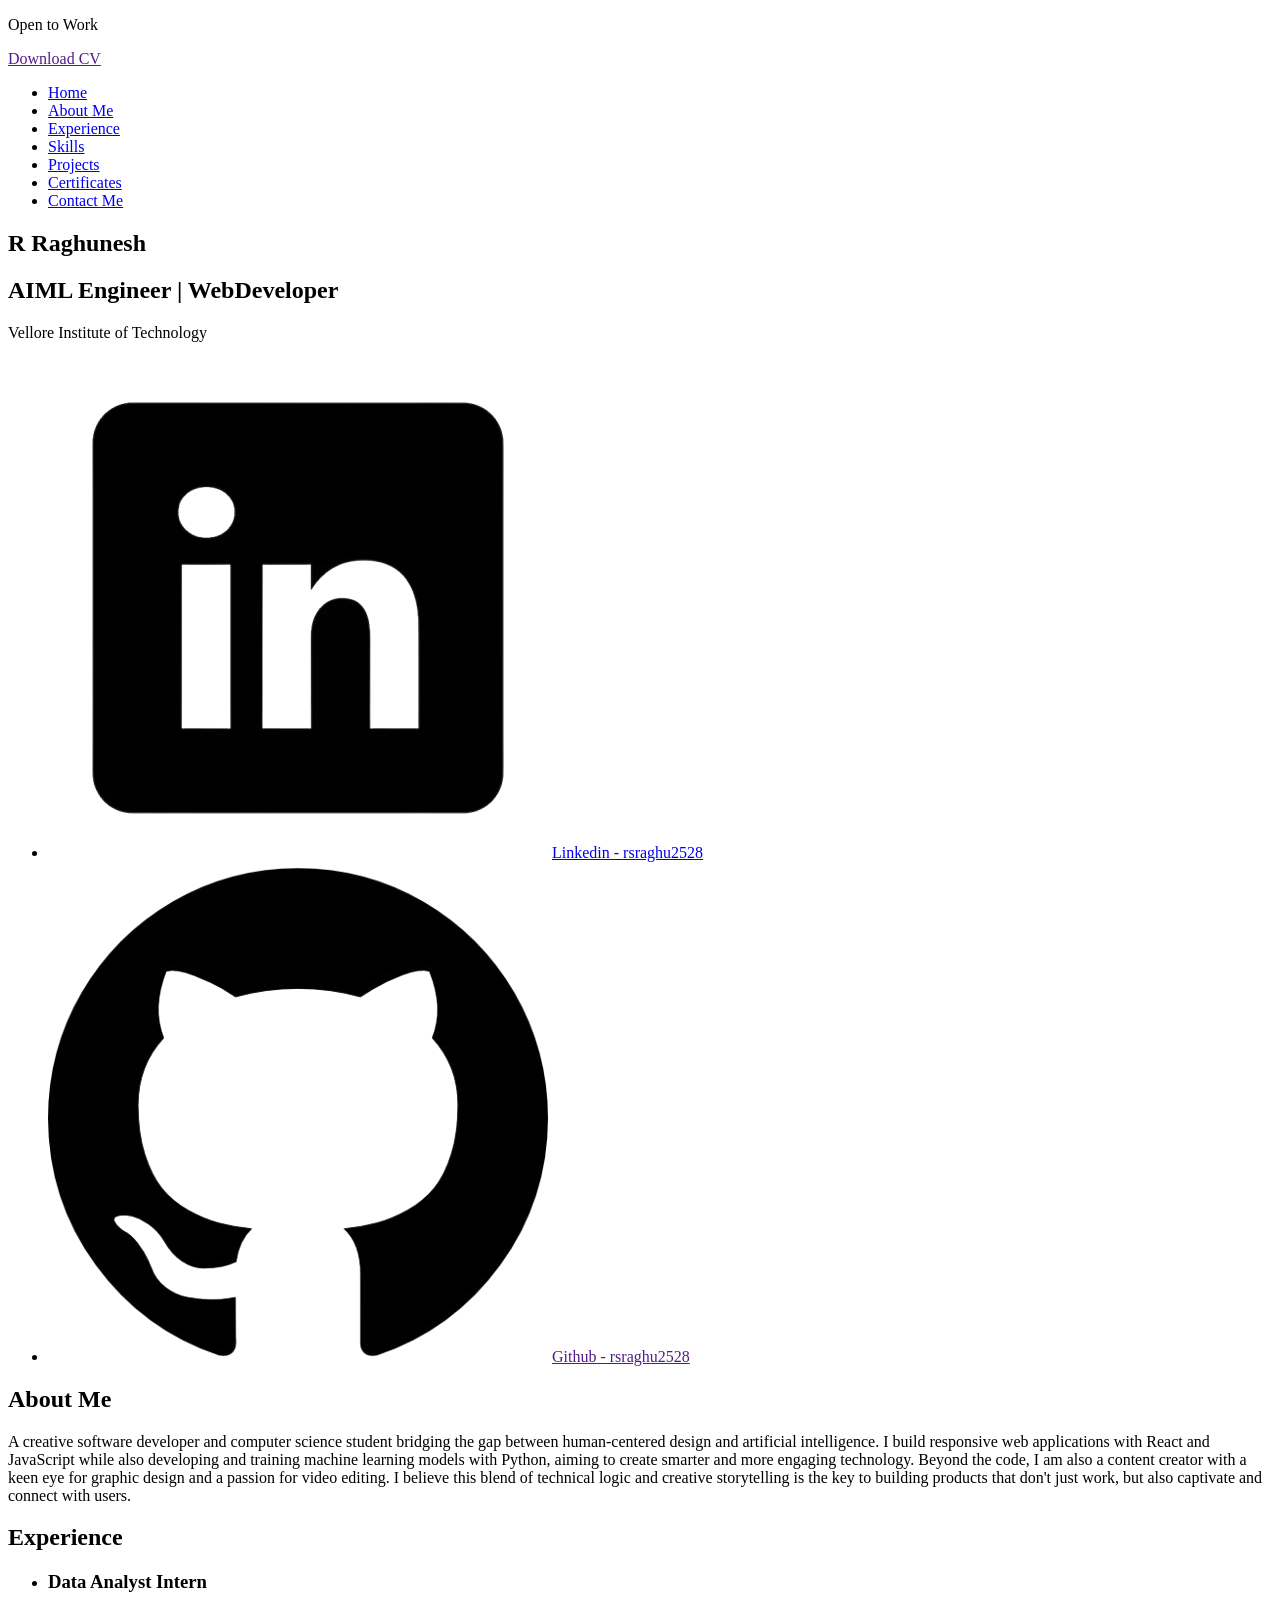
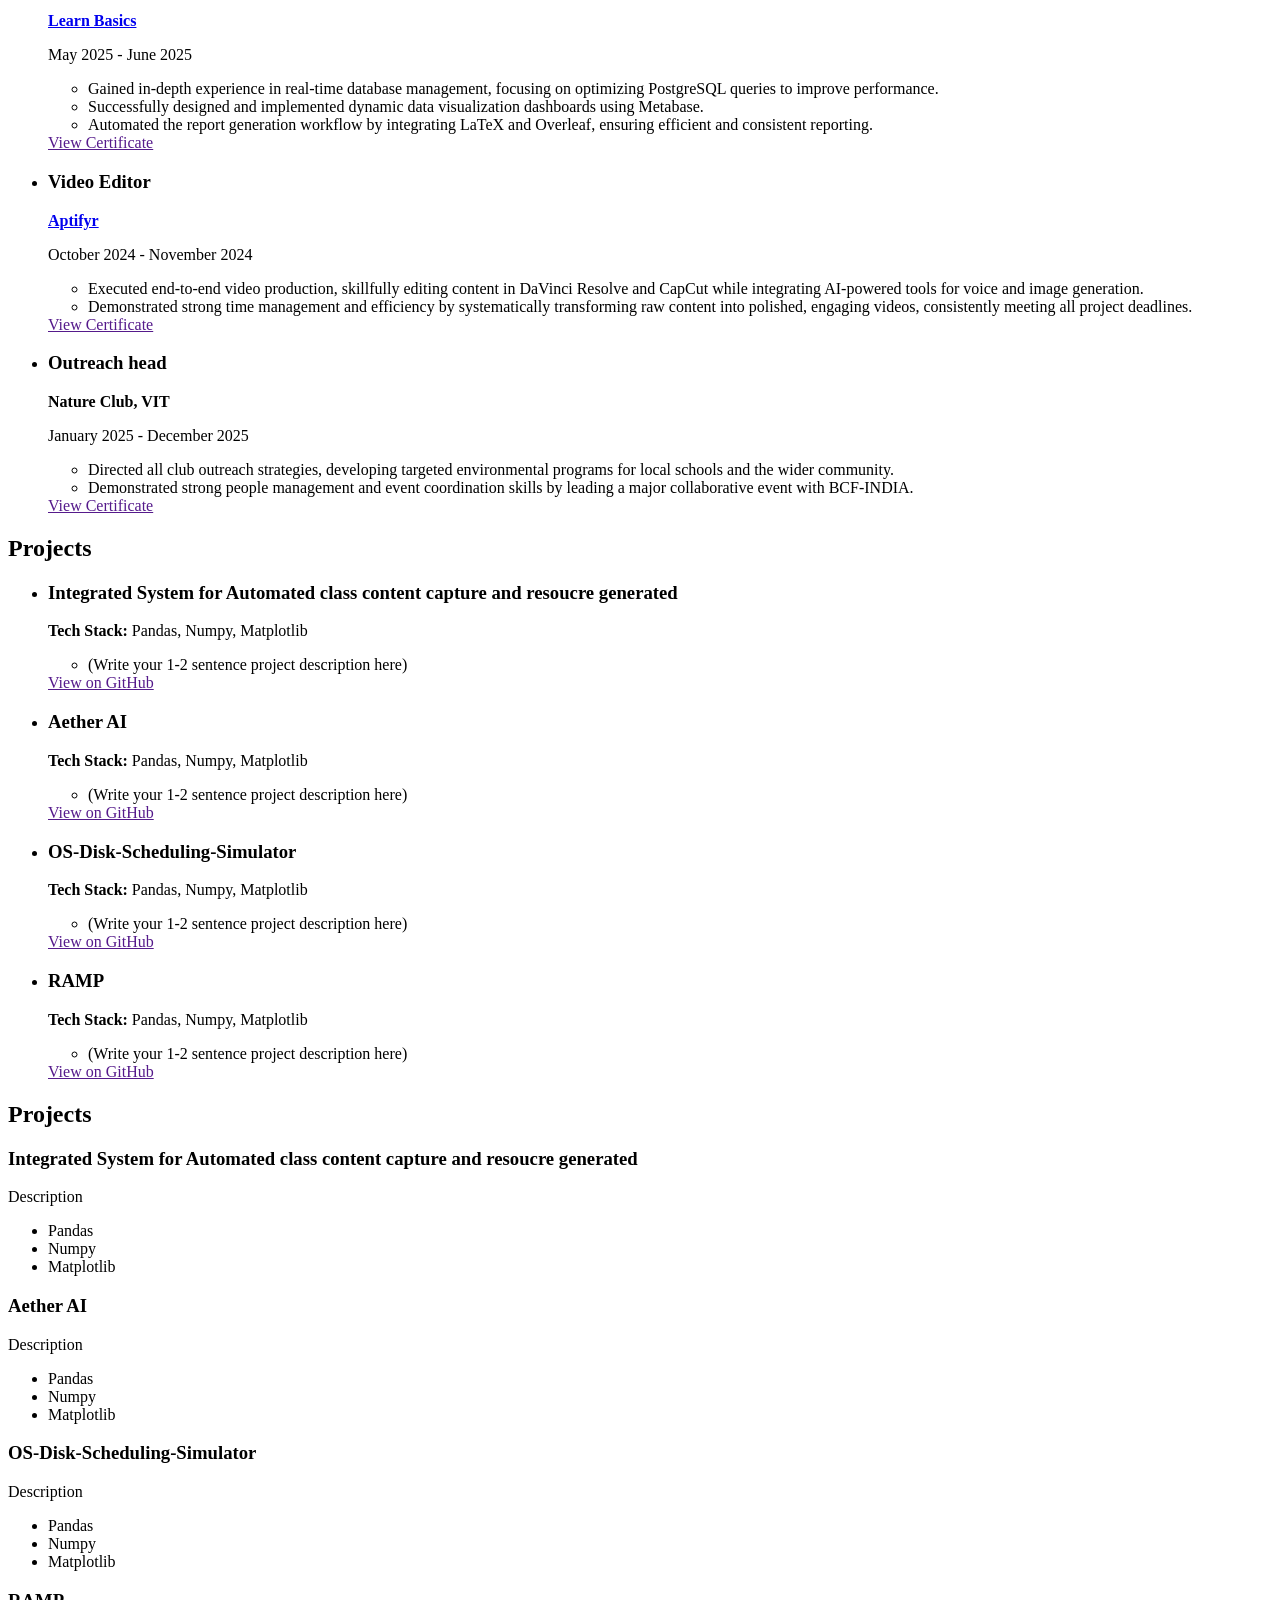
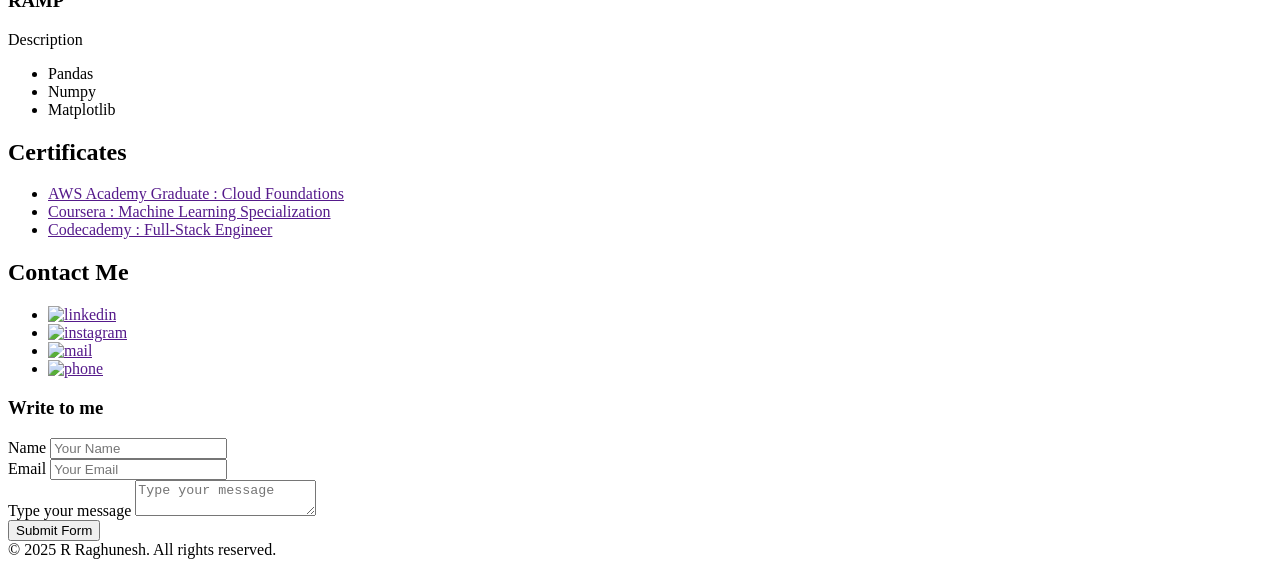
==== HTML/index.html @ 11000acc "html done!" ====
<!DOCTYPE html>
<html>

<head>
    <title>R Raghunesh - Portfolio</title>
</head>

<body>
    <header>
        <div>
            <p>Open to Work</p>
        </div>
        <div>
            <a href="">Download CV</a>
        </div>
    </header>
    <nav>
        <ul>
            <li><a href="#home">Home</a></li>
            <li><a href="#aboutme">About Me</a></li>
            <li><a href="#experience">Experience</a></li>
            <li><a href="#skills">Skills</a></li>
            <li><a href="#projects">Projects</a></li>
            <li><a href="#certificates">Certificates</a></li>
            <li><a href="#contactme">Contact Me</a></li>
        </ul>
    </nav>
    <main>
        <section id="home">
            <h1>R Raghunesh</h1>
            <h2>AIML Engineer | WebDeveloper</h2>
            <p>Vellore Institute of Technology</p>

            <ul class="contact-list">
                <li>
                    <img src="../ASSETS/linkedin.png" alt="linkedin-logo">
                    <a href="https://www.linkedin.com/in/rsraghu2528">Linkedin - rsraghu2528</a>
                </li>
                <li>
                    <img src="../ASSETS/github.png" alt="github-logo">
                    <a href="">Github - rsraghu2528</a>
                </li>
            </ul>
        </section>

        <section id="aboutme">
            <h2>About Me</h2>
            <p>
                A creative software developer and computer science student bridging the gap between human-centered
                design and artificial intelligence. I build responsive web applications with React and JavaScript while
                also developing and training machine learning models with Python, aiming to create smarter and more
                engaging technology. Beyond the code, I am also a content creator with a keen eye for graphic design and
                a passion for video editing. I believe this blend of technical logic and creative storytelling is the
                key to building products that don't just work, but also captivate and connect with users.
            </p>
        </section>

        <section id="experience">
            <h2>Experience</h2>
            <ul>
                <li>
                    <h3>Data Analyst Intern</h3>
                    <p><strong><a href="https://learnbasics.fun">Learn Basics</a></strong></p>
                    <p>May 2025 - June 2025</p>
                    <ul>
                        <li>Gained in-depth experience in real-time database management, focusing on optimizing
                            PostgreSQL queries to improve performance.</li>
                        <li>Successfully designed and implemented dynamic data visualization dashboards using Metabase.
                        </li>
                        <li>Automated the report generation workflow by integrating LaTeX and Overleaf, ensuring
                            efficient and consistent reporting.</li>
                    </ul>
                    <a href="">View Certificate</a>
                </li>

                <li>
                    <h3>Video Editor</h3>
                    <p><strong><a href="https://aptifyr-website.vercel.app">Aptifyr</a></strong></p>
                    <p>October 2024 - November 2024</p>
                    <ul>
                        <li>Executed end-to-end video production, skillfully editing content in DaVinci Resolve and
                            CapCut while integrating AI-powered tools for voice and image generation.</li>
                        <li>Demonstrated strong time management and efficiency by systematically transforming raw
                            content into polished, engaging videos, consistently meeting all project deadlines.</li>
                    </ul>
                    <a href="">View Certificate</a>
                </li>

                <li>
                    <h3>Outreach head</h3>
                    <p><strong>Nature Club, VIT</strong></p>
                    <p>January 2025 - December 2025</p>
                    <ul>
                        <li>Directed all club outreach strategies, developing targeted environmental programs for local
                            schools and the wider community.</li>
                        <li>Demonstrated strong people management and event coordination skills by leading a major
                            collaborative event with BCF-INDIA.</li>
                    </ul>
                    <a href="">View Certificate</a>
                </li>
            </ul>
        </section>

        <section id="projects">
            <h2>Projects</h2>
            <ul>
                <li>
                    <h3>Integrated System for Automated class content capture and resoucre generated</h3>
                    <p><strong>Tech Stack:</strong> Pandas, Numpy, Matplotlib</p>
                    <ul>
                        <li>(Write your 1-2 sentence project description here)</li>
                    </ul>
                    <a href="">View on GitHub</a>
                </li>

                <li>
                    <h3>Aether AI</h3>
                    <p><strong>Tech Stack:</strong> Pandas, Numpy, Matplotlib</p>
                    <ul>
                        <li>(Write your 1-2 sentence project description here)</li>
                    </ul>
                    <a href="">View on GitHub</a>
                </li>

                <li>
                    <h3>OS-Disk-Scheduling-Simulator</h3>
                    <p><strong>Tech Stack:</strong> Pandas, Numpy, Matplotlib</p>
                    <ul>
                        <li>(Write your 1-2 sentence project description here)</li>
                    </ul>
                    <a href="">View on GitHub</a>
                </li>

                <li>
                    <h3>RAMP</h3>
                    <p><strong>Tech Stack:</strong> Pandas, Numpy, Matplotlib</p>
                    <ul>
                        <li>(Write your 1-2 sentence project description here)</li>
                    </ul>
                    <a href="">View on GitHub</a>
                </li>
            </ul>
        </section>

        <section id="projects">
            <h2>Projects</h2>
            <div>
                <h3>Integrated System for Automated class content capture and resoucre generated</h3>
                <p>Description</p>
                <ul>
                    <li>Pandas</li>
                    <li>Numpy</li>
                    <li>Matplotlib</li>
                </ul>
            </div>
            <div>
                <h3>Aether AI</h3>
                <p>Description</p>
                <ul>
                    <li>Pandas</li>
                    <li>Numpy</li>
                    <li>Matplotlib</li>
                </ul>
            </div>
            <div>
                <h3>OS-Disk-Scheduling-Simulator</h3>
                <p>Description</p>
                <ul>
                    <li>Pandas</li>
                    <li>Numpy</li>
                    <li>Matplotlib</li>
                </ul>
            </div>
            <div>
                <h3>RAMP</h3>
                <p>Description</p>
                <ul>
                    <li>Pandas</li>
                    <li>Numpy</li>
                    <li>Matplotlib</li>
                </ul>
            </div>
        </section>

        <section id="certificates">
            <h2>Certificates</h2>
            <ul>
                <li><a href="">AWS Academy Graduate : Cloud Foundations</a></li>
                <li><a href="">Coursera : Machine Learning Specialization</a></li>
                <li><a href="">Codecademy : Full-Stack Engineer</a></li>
            </ul>
        </section>

        <section id="contactme">
            <h2>Contact Me</h2>
            <div>
                <ul>
                    <li><a href=""><img src="" alt="linkedin"></a></li>
                    <li><a href=""><img src="" alt="instagram"></a></li>
                    <li><a href=""><img src="" alt="mail"></a></li>
                    <li><a href=""><img src="" alt="phone"></a></li>
                </ul>
            </div>
            <div>
                <h3>Write to me</h3>
                <form method="post">
                    <div class="form-group">
                        <label for="name">Name</label>
                        <input type="text" id="name" name="name" placeholder="Your Name">
                    </div>
                    <div class="form-group">
                        <label for="email">Email</label>
                        <input type="email" id="email" name="email" placeholder="Your Email">
                    </div>
                    <div class="form-group">
                        <label for="message">Type your message</label>
                        <textarea name="message" id="message" placeholder="Type your message"></textarea>
                    </div>
                    <button>Submit Form</button>
                </form>
            </div>
        </section>
    </main>

    <footer>© 2025 R Raghunesh. All rights reserved.</footer>
</body>

</html>
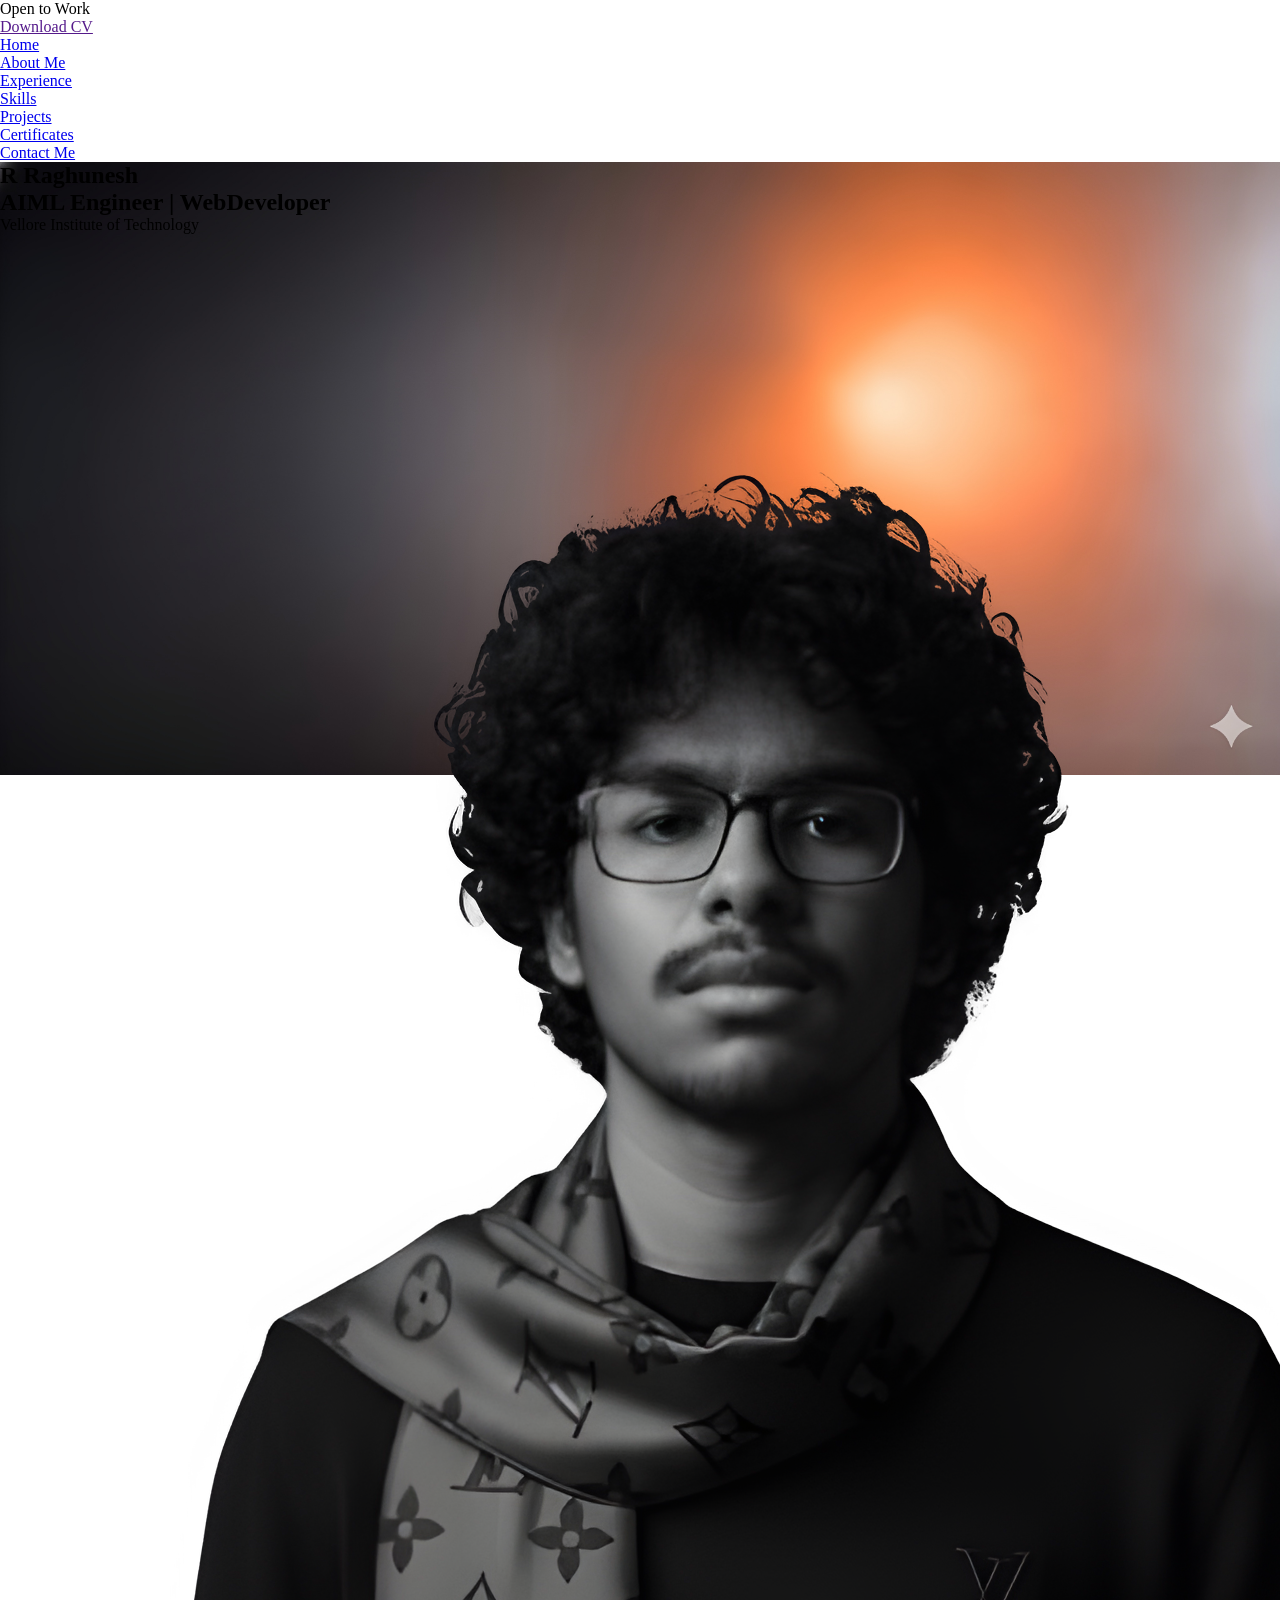
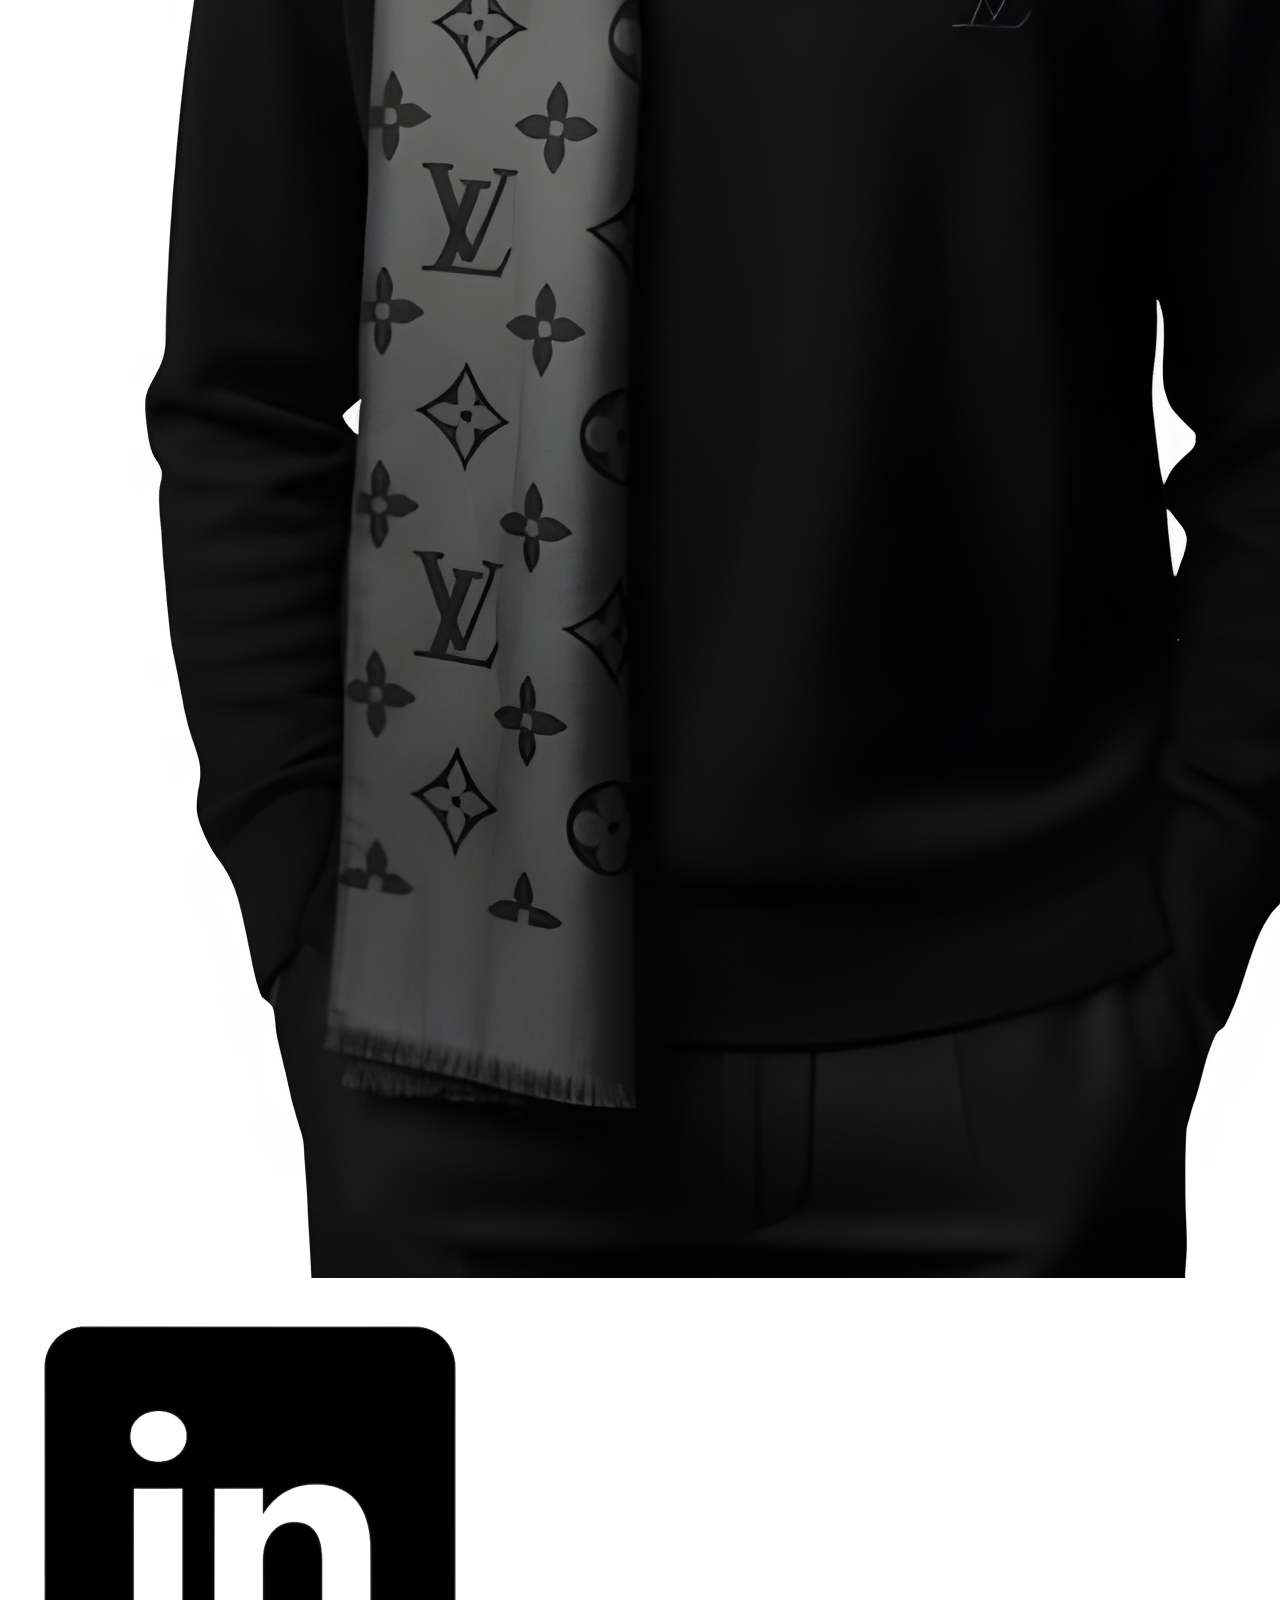
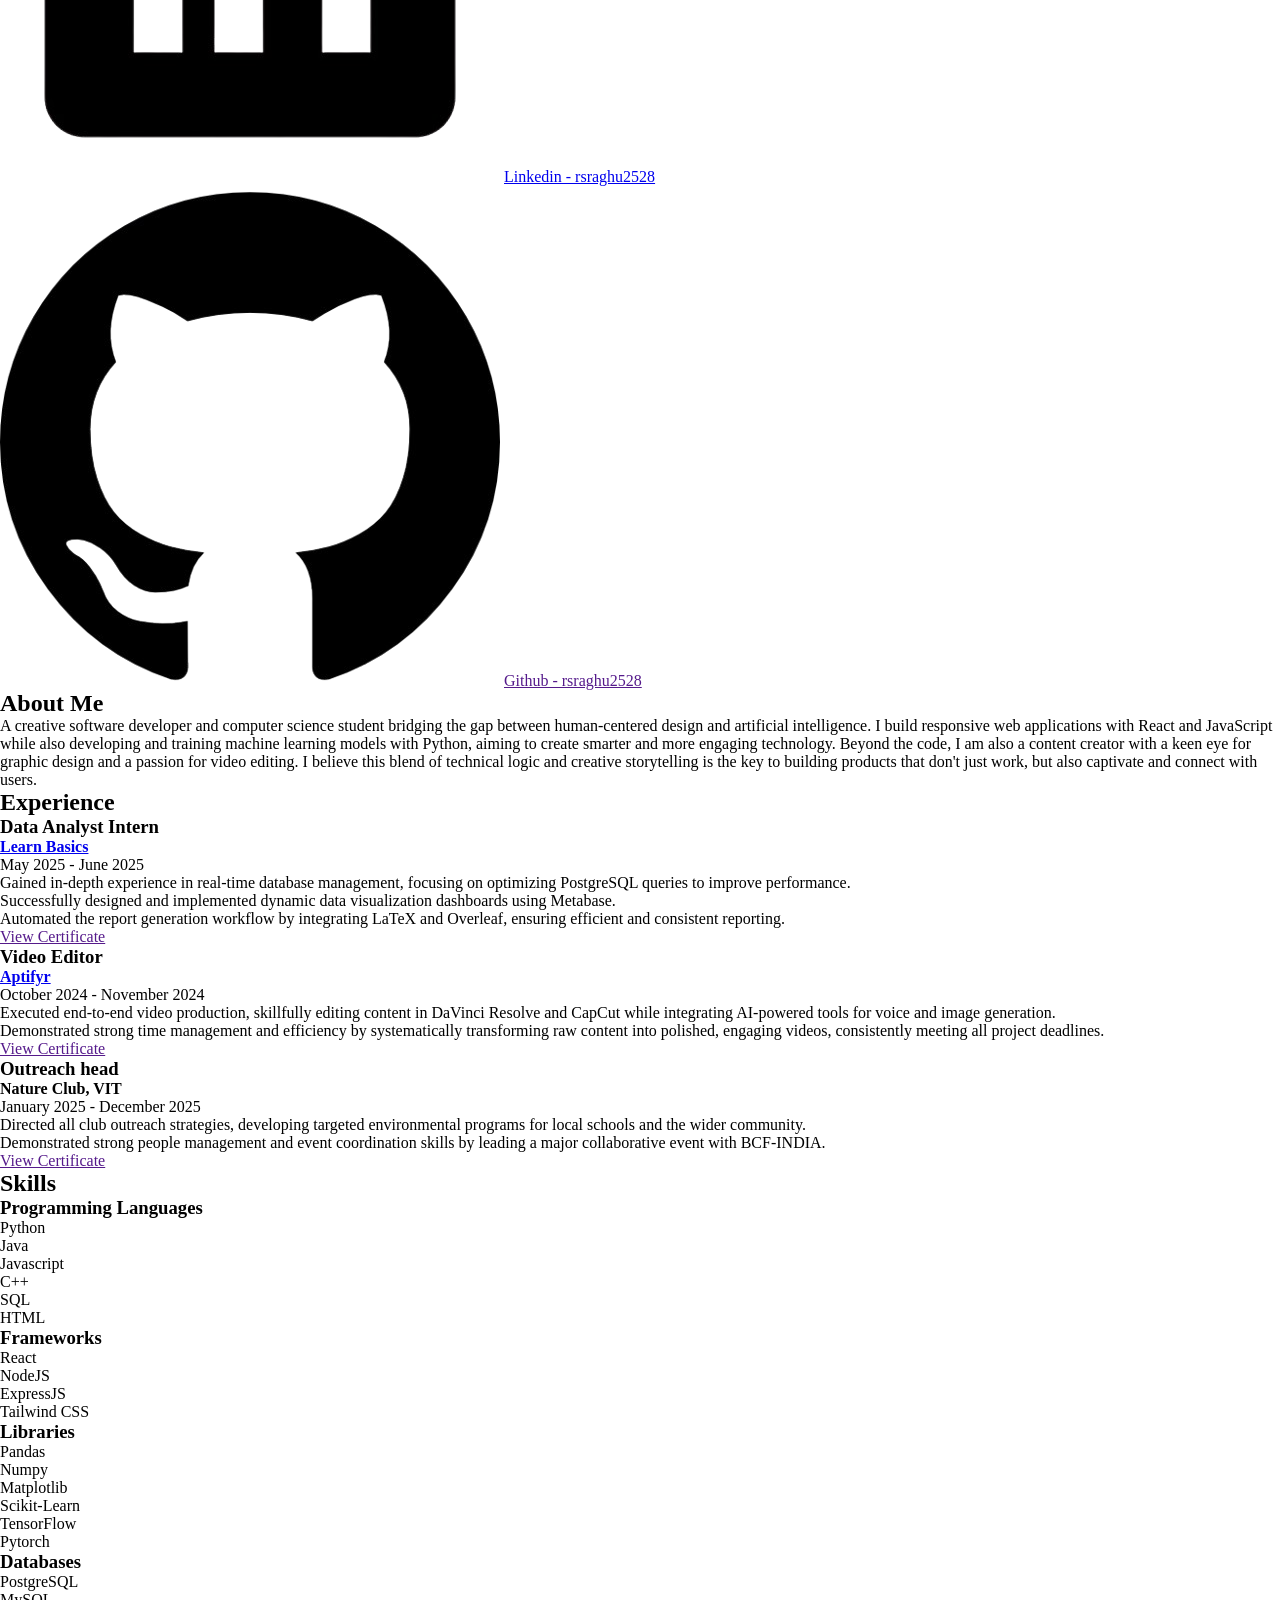
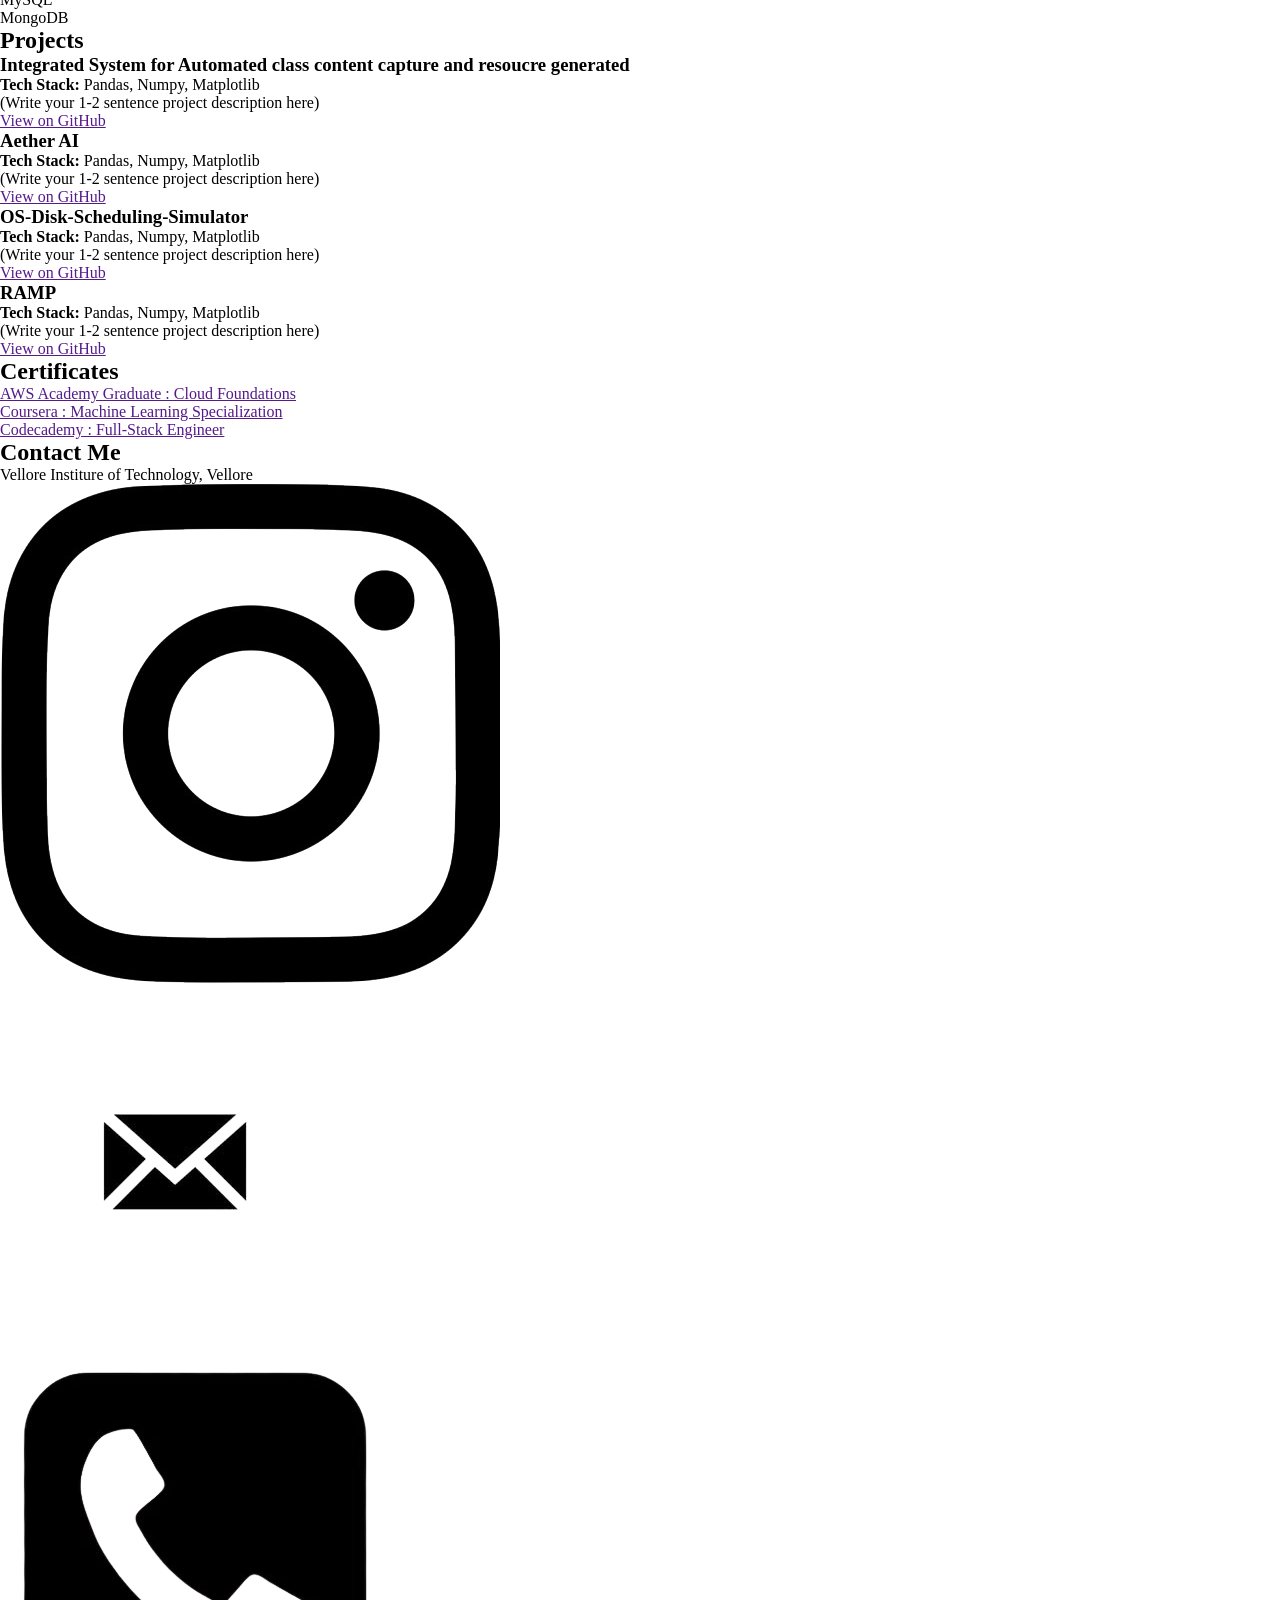
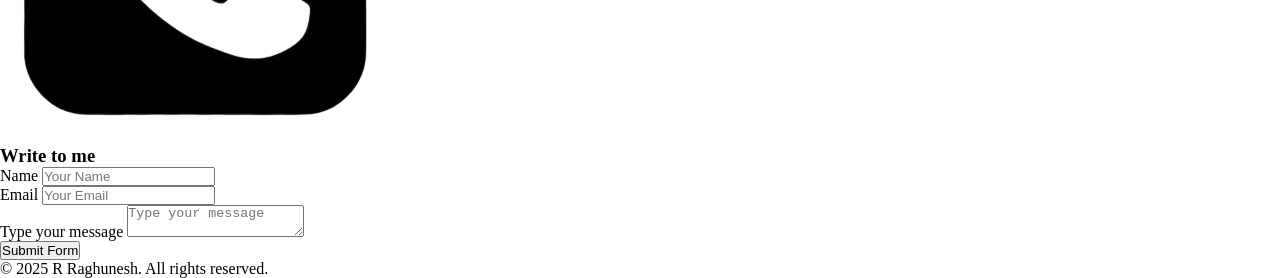
==== commit 33f06c1f: "modified html" ====
--- a/HTML/index.html
+++ b/HTML/index.html
@@ -3,6 +3,7 @@
 
 <head>
     <title>R Raghunesh - Portfolio</title>
+    <link rel="stylesheet" href="../CSS/style.css">
 </head>
 
 <body>
@@ -30,6 +31,7 @@
             <h1>R Raghunesh</h1>
             <h2>AIML Engineer | WebDeveloper</h2>
             <p>Vellore Institute of Technology</p>
+            <img src="../ASSETS/IMG_20250915_182214-removebg-preview.png" alt="myself" id="myself">
 
             <ul class="contact-list">
                 <li>
@@ -100,7 +102,58 @@
                 </li>
             </ul>
         </section>
-
+        <section id="skills">
+            <h2>Skills</h2>
+            <ul>
+                <li>
+                    <div>
+                        <h3>Programming Languages</h3>
+                        <ul>
+                            <li>Python</li>
+                            <li>Java</li>
+                            <li>Javascript</li>
+                            <li>C++</li>
+                            <li>SQL</li>
+                            <li>HTML</li>
+                        </ul>
+                    </div>
+                </li>
+                <li>
+                    <div>
+                        <h3>Frameworks</h3>
+                        <ul>
+                            <li>React</li>
+                            <li>NodeJS</li>
+                            <li>ExpressJS</li>
+                            <li>Tailwind CSS</li>
+                        </ul>
+                    </div>
+                </li>
+                <li>
+                    <div>
+                        <h3>Libraries</h3>
+                        <ul>
+                            <li>Pandas</li>
+                            <li>Numpy</li>
+                            <li>Matplotlib</li>
+                            <li>Scikit-Learn</li>
+                            <li>TensorFlow</li>
+                            <li>Pytorch</li>
+                        </ul>
+                    </div>
+                </li>
+                <li>
+                    <div>
+                        <h3>Databases</h3>
+                        <ul>
+                            <li>PostgreSQL</li>
+                            <li>MySQL</li>
+                            <li>MongoDB</li>
+                        </ul>
+                    </div>
+                </li>
+            </ul>
+        </section>
         <section id="projects">
             <h2>Projects</h2>
             <ul>
@@ -140,46 +193,6 @@
                     <a href="">View on GitHub</a>
                 </li>
             </ul>
-        </section>
-
-        <section id="projects">
-            <h2>Projects</h2>
-            <div>
-                <h3>Integrated System for Automated class content capture and resoucre generated</h3>
-                <p>Description</p>
-                <ul>
-                    <li>Pandas</li>
-                    <li>Numpy</li>
-                    <li>Matplotlib</li>
-                </ul>
-            </div>
-            <div>
-                <h3>Aether AI</h3>
-                <p>Description</p>
-                <ul>
-                    <li>Pandas</li>
-                    <li>Numpy</li>
-                    <li>Matplotlib</li>
-                </ul>
-            </div>
-            <div>
-                <h3>OS-Disk-Scheduling-Simulator</h3>
-                <p>Description</p>
-                <ul>
-                    <li>Pandas</li>
-                    <li>Numpy</li>
-                    <li>Matplotlib</li>
-                </ul>
-            </div>
-            <div>
-                <h3>RAMP</h3>
-                <p>Description</p>
-                <ul>
-                    <li>Pandas</li>
-                    <li>Numpy</li>
-                    <li>Matplotlib</li>
-                </ul>
-            </div>
         </section>
 
         <section id="certificates">
@@ -195,10 +208,10 @@
             <h2>Contact Me</h2>
             <div>
                 <ul>
-                    <li><a href=""><img src="" alt="linkedin"></a></li>
-                    <li><a href=""><img src="" alt="instagram"></a></li>
-                    <li><a href=""><img src="" alt="mail"></a></li>
-                    <li><a href=""><img src="" alt="phone"></a></li>
+                    <li>Vellore Institure of Technology, Vellore</li>
+                    <li><a href=""><img src="../ASSETS/instagram.png" alt="instagram"></a></li>
+                    <li><a href=""><img src="../ASSETS/gmail.png" alt="mail"></a></li>
+                    <li><a href=""><img src="../ASSETS/phone.png" alt="phone"></a></li>
                 </ul>
             </div>
             <div>
--- a/CSS/style.css
+++ b/CSS/style.css
@@ -0,0 +1,19 @@
+* {
+  margin: 0;
+  padding: 0;
+  box-sizing: border-box;
+  list-style: none;
+}
+
+#home{
+    background-image: url(../ASSETS/background.png);
+    
+    background-size: 100%;
+    background-repeat: no-repeat;
+}
+
+header{
+    display: flexbox;
+    justify-content: space-between;
+}
+
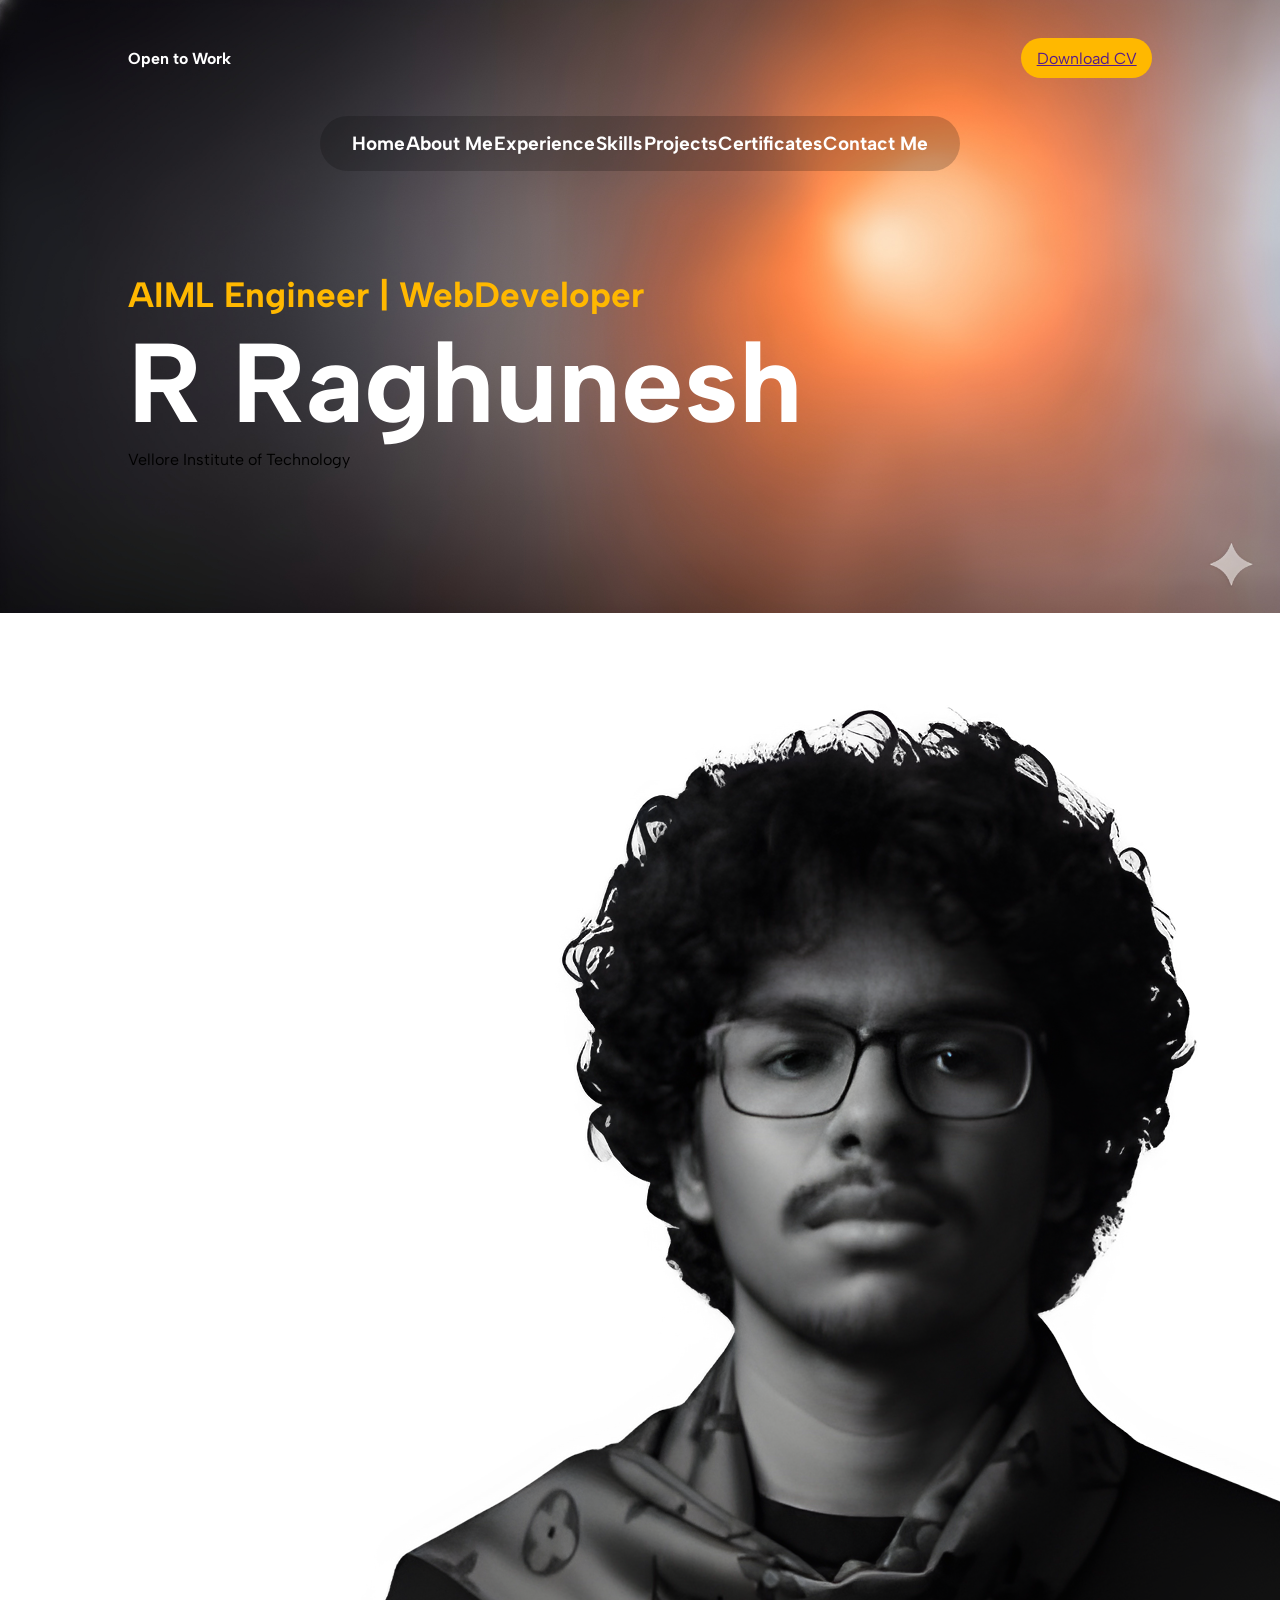
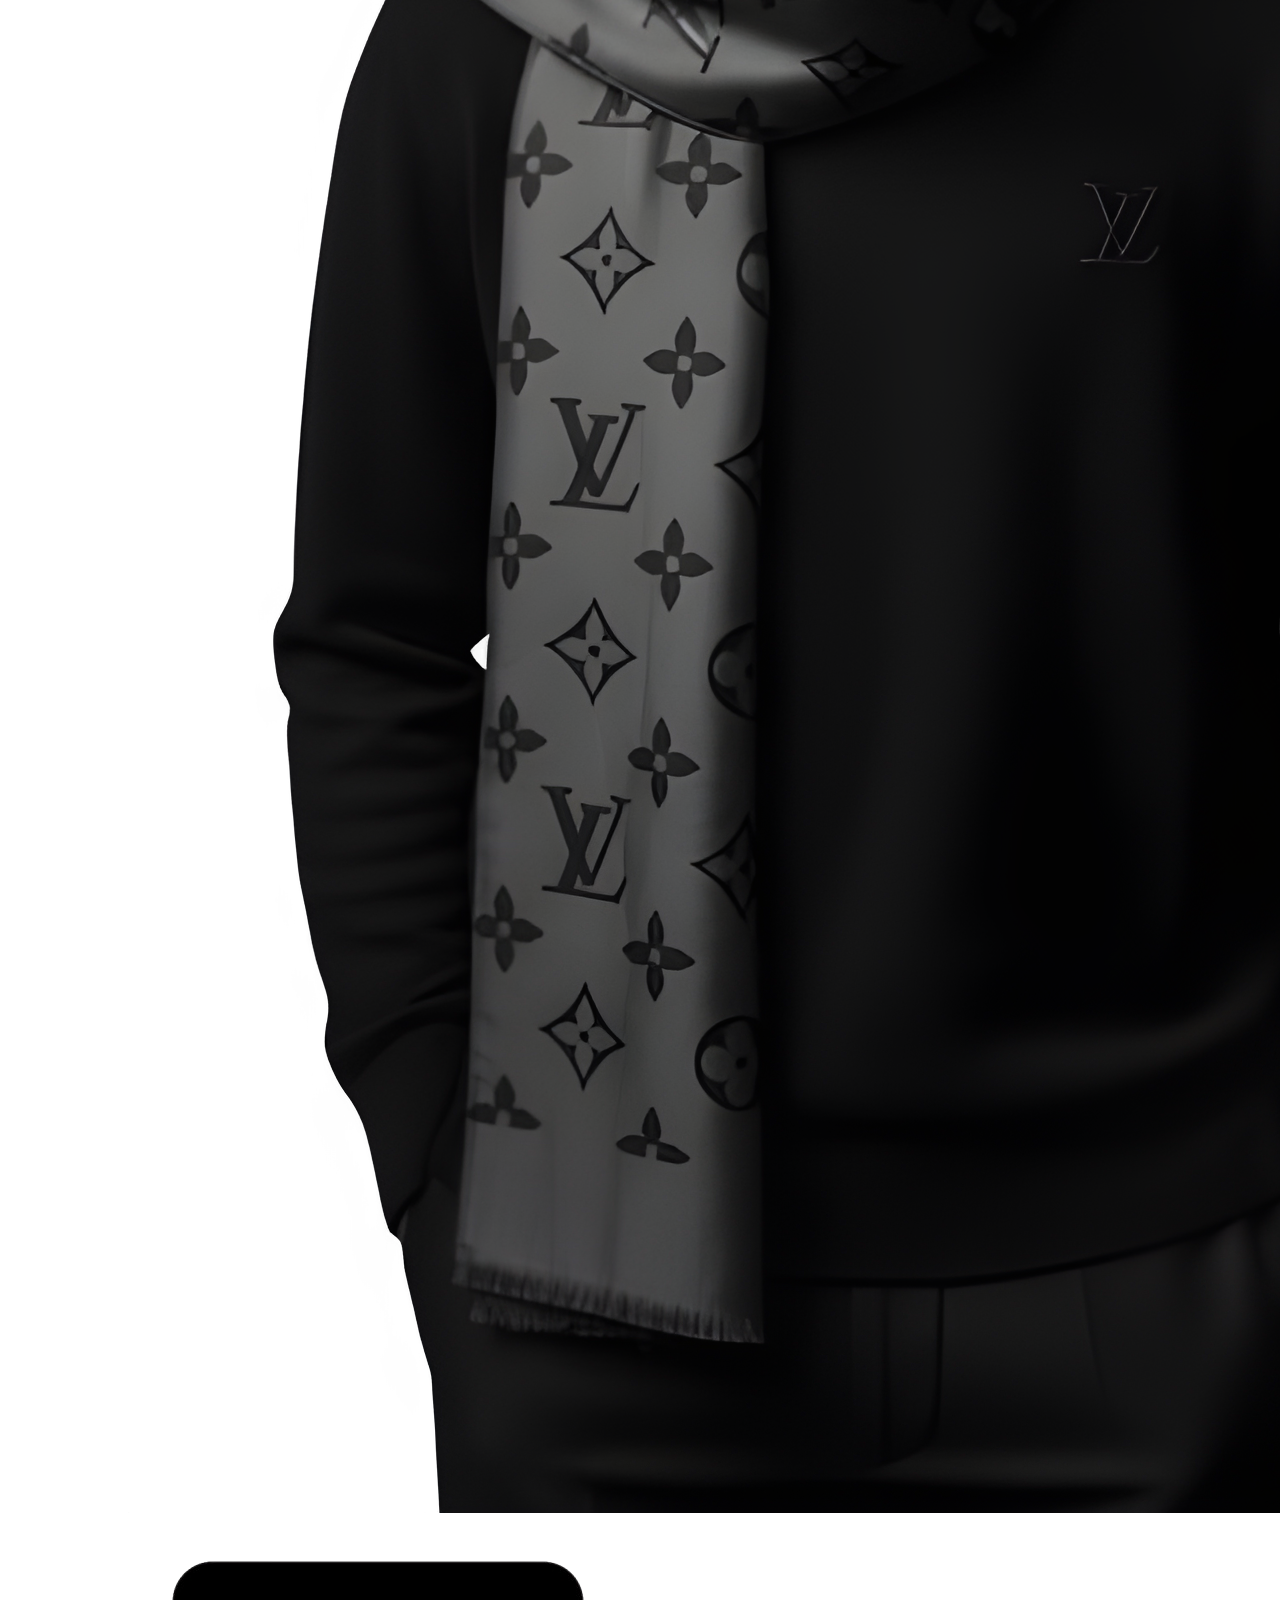
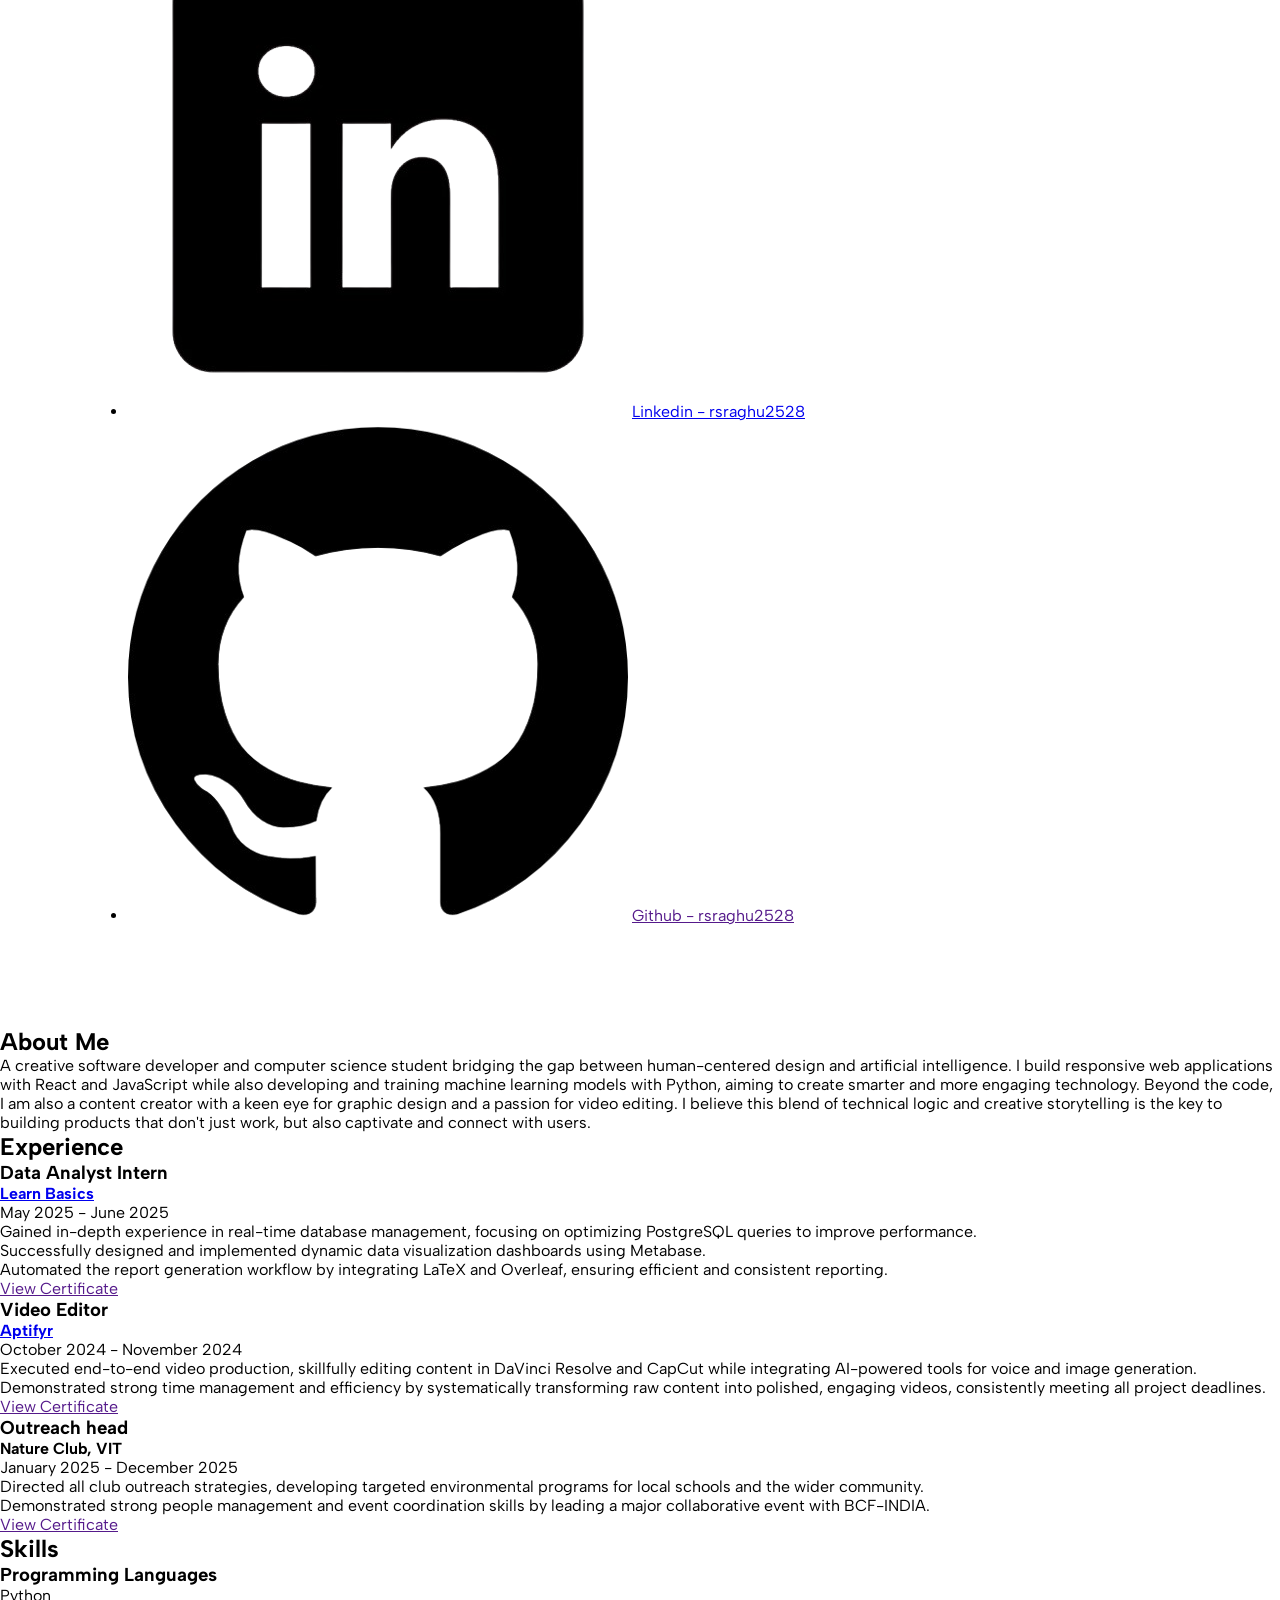
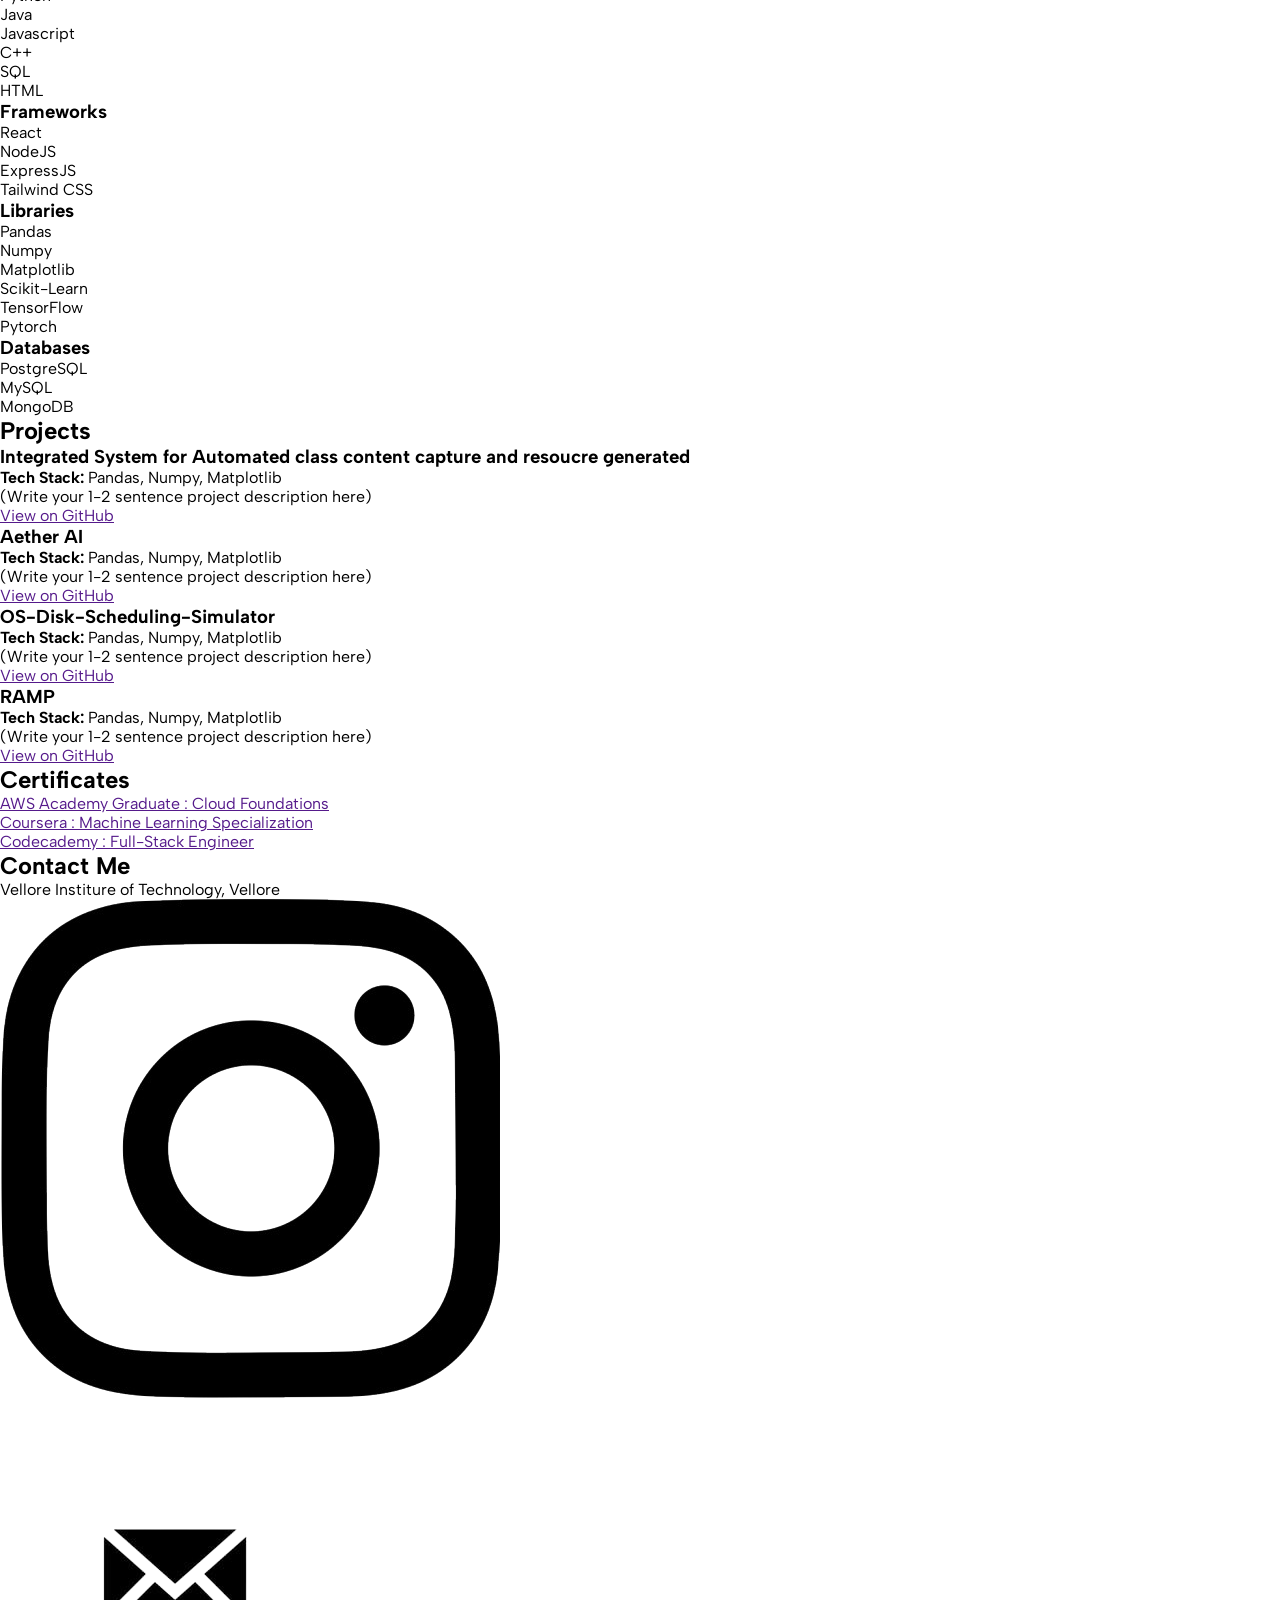
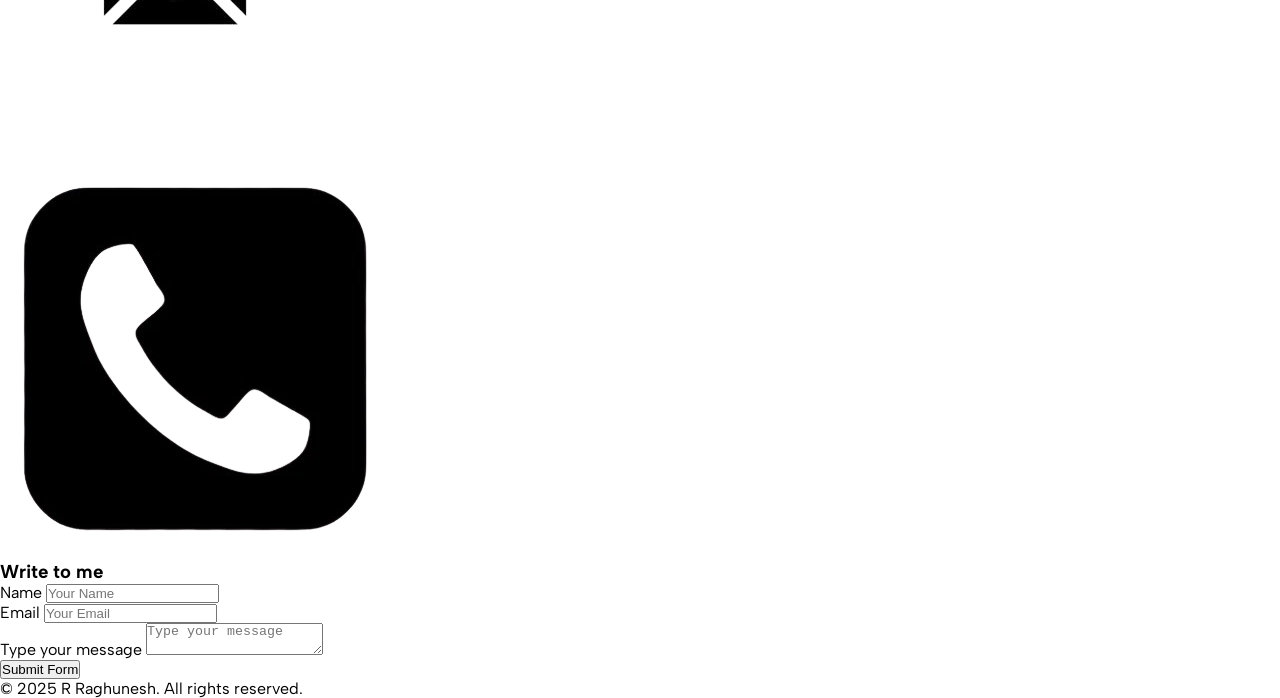
==== commit 2dbe0c1b: "CSS progress 1" ====
--- a/HTML/index.html
+++ b/HTML/index.html
@@ -4,19 +4,22 @@
 <head>
     <title>R Raghunesh - Portfolio</title>
     <link rel="stylesheet" href="../CSS/style.css">
+    <link rel="preconnect" href="https://fonts.googleapis.com">
+    <link rel="preconnect" href="https://fonts.gstatic.com" crossorigin>
+    <link href="https://fonts.googleapis.com/css2?family=Albert+Sans:wght@100..900&display=swap" rel="stylesheet">
 </head>
 
 <body>
     <header>
-        <div>
-            <p>Open to Work</p>
+        <div id="work">
+            <p><strong>Open to Work</strong></p>
         </div>
-        <div>
+        <div id="resume">
             <a href="">Download CV</a>
         </div>
     </header>
     <nav>
-        <ul>
+        <ul id="navigation">
             <li><a href="#home">Home</a></li>
             <li><a href="#aboutme">About Me</a></li>
             <li><a href="#experience">Experience</a></li>
@@ -28,8 +31,8 @@
     </nav>
     <main>
         <section id="home">
+            <h2 >AIML Engineer | WebDeveloper</h2>
             <h1>R Raghunesh</h1>
-            <h2>AIML Engineer | WebDeveloper</h2>
             <p>Vellore Institute of Technology</p>
             <img src="../ASSETS/IMG_20250915_182214-removebg-preview.png" alt="myself" id="myself">
 
--- a/CSS/style.css
+++ b/CSS/style.css
@@ -2,18 +2,63 @@
   margin: 0;
   padding: 0;
   box-sizing: border-box;
-  list-style: none;
+}
+
+body{
+    background-image: url(../ASSETS/background.png);
+    background-size: 100%;
+    background-repeat: no-repeat;
+    font-family: 'Albert Sans', sans-serif;
+}
+
+header{
+    display: flex;
+    justify-content: space-between;
+    align-items: center;
+    margin: 3% 10%;
+}
+
+header #work{
+    color: #FFF;
+}
+
+header #resume{
+    background-color: #FFB800;
+    border-radius: 999rem;
+    border: 500 rem;
+    padding: 1% 1.5%;
+}
+
+nav ul{
+    display: flex;
+    justify-content: space-between;
+    list-style: none;
+    margin: 0 25%;
+    position: sticky;
+    background-color: rgba(0,0,0,0.2);
+    padding: 1rem 2rem;
+    border-radius: 999rem;
+}
+
+nav ul li a{
+    color: #FFF;
+    font-size: larger;
+    font-weight: bolder;
+    text-decoration-line: none;
 }
 
 #home{
-    background-image: url(../ASSETS/background.png);
-    
-    background-size: 100%;
-    background-repeat: no-repeat;
+    margin: 8% 10%;
 }
 
-header{
-    display: flexbox;
-    justify-content: space-between;
+#home h2{
+    color: #FFB800;
+    font-size: 2.2em;
 }
 
+#home h1{
+    color: #FFF;
+    font-size: 7em;
+}
+
+
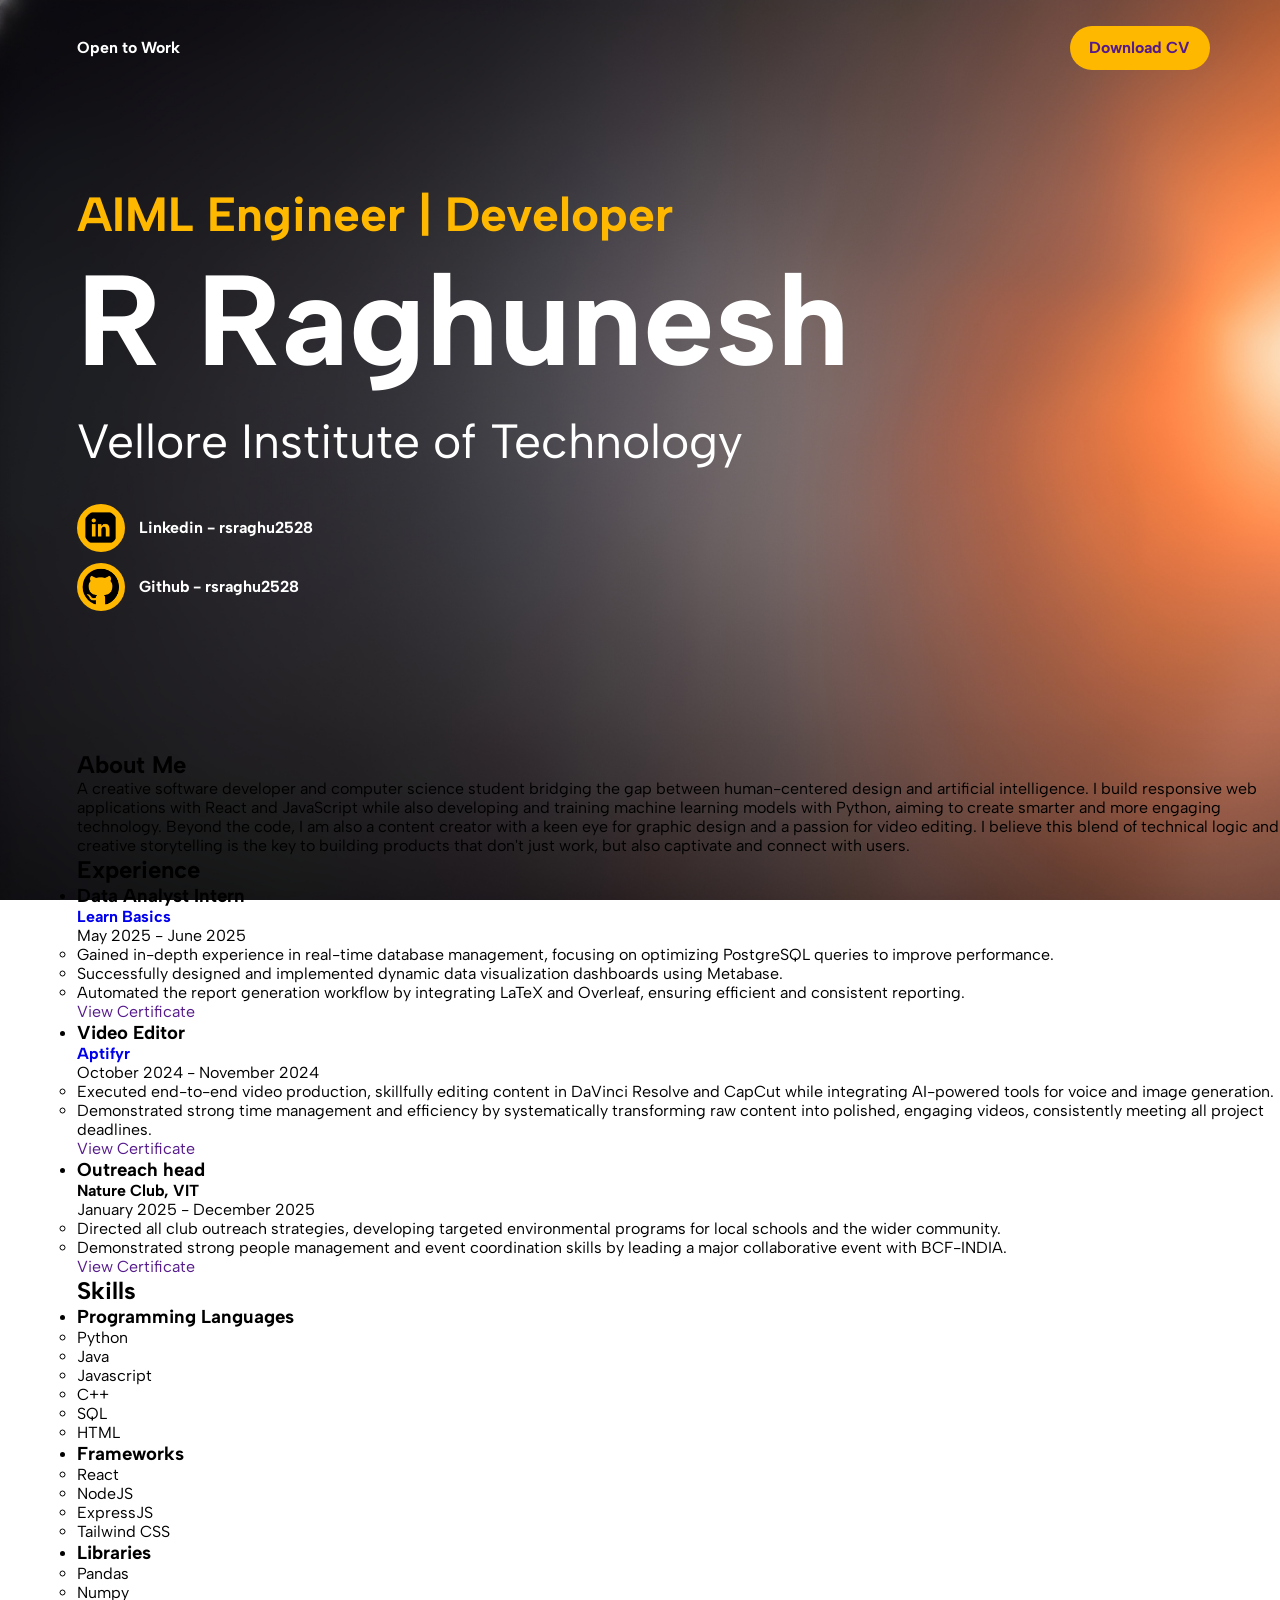
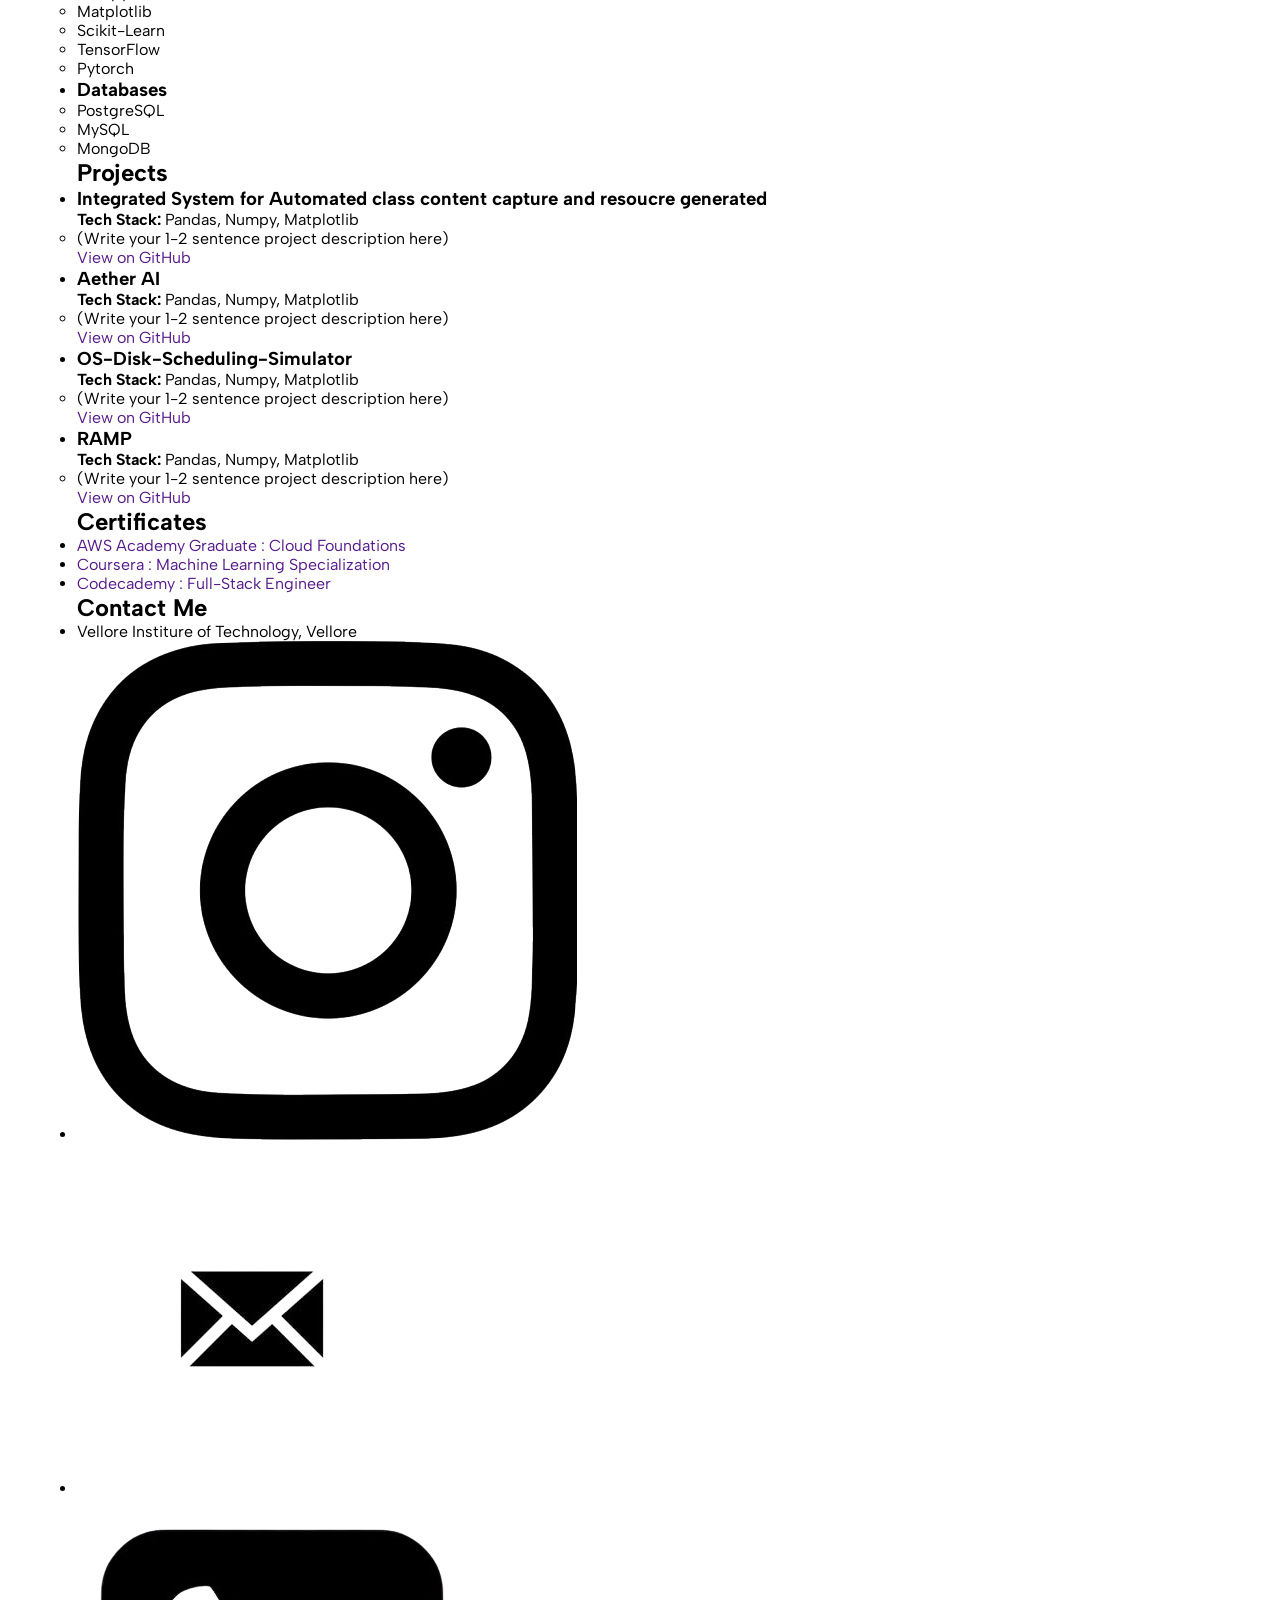
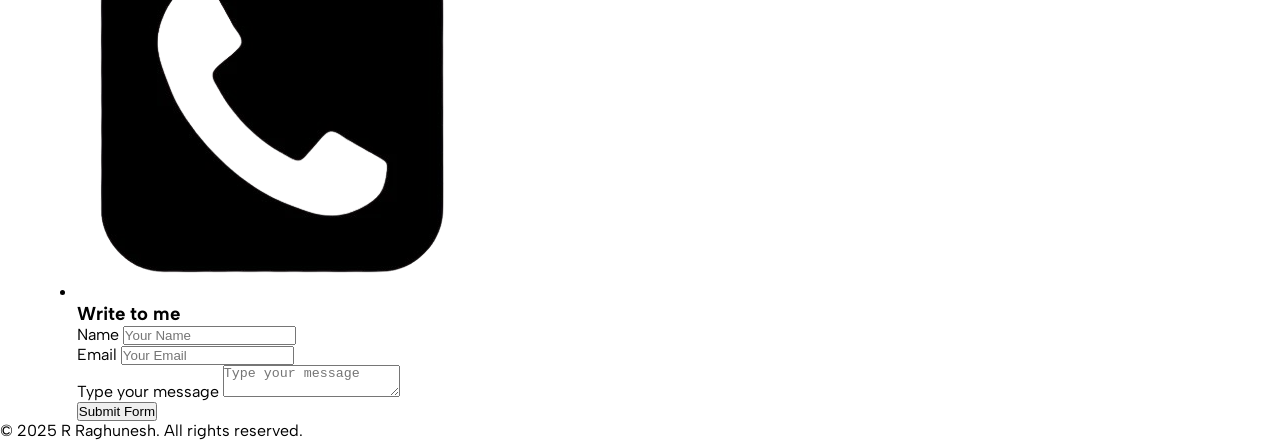
==== commit f7e76193: "homepage done!" ====
--- a/HTML/index.html
+++ b/HTML/index.html
@@ -15,7 +15,7 @@
             <p><strong>Open to Work</strong></p>
         </div>
         <div id="resume">
-            <a href="">Download CV</a>
+            <a href="" target="_blank"><strong>Download CV</strong></a>
         </div>
     </header>
     <nav>
@@ -31,19 +31,19 @@
     </nav>
     <main>
         <section id="home">
-            <h2 >AIML Engineer | WebDeveloper</h2>
-            <h1>R Raghunesh</h1>
+            <h2 >AIML Engineer | Developer</h2>
+            <h1><strong>R Raghunesh</strong></h1>
             <p>Vellore Institute of Technology</p>
             <img src="../ASSETS/IMG_20250915_182214-removebg-preview.png" alt="myself" id="myself">
 
-            <ul class="contact-list">
-                <li>
-                    <img src="../ASSETS/linkedin.png" alt="linkedin-logo">
-                    <a href="https://www.linkedin.com/in/rsraghu2528">Linkedin - rsraghu2528</a>
+            <ul id="contact-list1">
+                <li>
+                    <img src="../ASSETS/linkedin.png" alt="linkedin-logo" >
+                    <a href="https://www.linkedin.com/in/rsraghu2528" target="_blank">Linkedin - rsraghu2528</a>
                 </li>
                 <li>
                     <img src="../ASSETS/github.png" alt="github-logo">
-                    <a href="">Github - rsraghu2528</a>
+                    <a href="" target="_blank">Github - rsraghu2528</a>
                 </li>
             </ul>
         </section>
--- a/CSS/style.css
+++ b/CSS/style.css
@@ -1,64 +1,132 @@
 * {
-  margin: 0;
-  padding: 0;
-  box-sizing: border-box;
+    margin: 0;
+    padding: 0;
+    box-sizing: border-box;
 }
 
-body{
+body {
     background-image: url(../ASSETS/background.png);
-    background-size: 100%;
+    background-size: cover;
+    background-attachment: fixed;
     background-repeat: no-repeat;
     font-family: 'Albert Sans', sans-serif;
 }
 
-header{
+a {
+    text-decoration: none;
+}
+
+header {
     display: flex;
     justify-content: space-between;
     align-items: center;
-    margin: 3% 10%;
+    margin: 3% 6%;
 }
 
-header #work{
+header #work {
     color: #FFF;
 }
 
-header #resume{
+header #resume {
     background-color: #FFB800;
     border-radius: 999rem;
-    border: 500 rem;
     padding: 1% 1.5%;
+    color: #000;
+    position: fixed;
+    right: 5.5%;
 }
 
-nav ul{
+nav {
+    position: fixed;
+    bottom: 2%;
+    width: 100%;
+    display: flex;
+    justify-content: center ;
+    z-index: 1;
+    visibility: hidden;
+}
+
+.nav-scrolled {
+    top: 2%;
+    bottom: auto;
+}
+
+nav ul {
     display: flex;
     justify-content: space-between;
+    width: 50%;
     list-style: none;
-    margin: 0 25%;
-    position: sticky;
-    background-color: rgba(0,0,0,0.2);
+    background-color: rgba(255, 255, 255, 0.1);
     padding: 1rem 2rem;
     border-radius: 999rem;
 }
 
-nav ul li a{
+nav ul li a {
     color: #FFF;
     font-size: larger;
     font-weight: bolder;
-    text-decoration-line: none;
 }
 
-#home{
-    margin: 8% 10%;
+#home {
+    margin: 10% 6%;
+
 }
 
-#home h2{
+#home h2 {
     color: #FFB800;
-    font-size: 2.2em;
+    font-size: 3em;
 }
 
-#home h1{
+#home h1 {
     color: #FFF;
-    font-size: 7em;
+    font-size: 8em;
 }
 
+#home p {
+    color: #FFF;
+    font-size: 3em;
+    padding-top: 0.3em;
+}
 
+#myself {
+    position: fixed;
+    height: 100%;
+    bottom: 0;
+    right: 15%;
+    z-index: 0;
+    visibility: hidden;
+}
+
+#contact-list1 {
+    display: flex;
+    flex-direction: column;
+    list-style: none;
+    padding-top: 3%;
+}
+
+#contact-list1 li {
+    display: flex;
+    align-items: center;
+    margin-bottom: 1%;
+}
+
+#contact-list1 li img {
+    align-self: center;
+    display: inline;
+    height: 3rem;
+    padding: 0.5% 0.5%;
+    margin-right: 0.9rem;
+    background-color: #FFB800;
+    border-radius: 50%;
+}
+
+#contact-list1 li a {
+    color: #FFF;
+    font-weight: bold;
+    font-size: 1em;
+}
+
+#aboutme,#experience,#skills,#projects,#certificates,#contactme {
+    margin-left: 6%;
+}
+
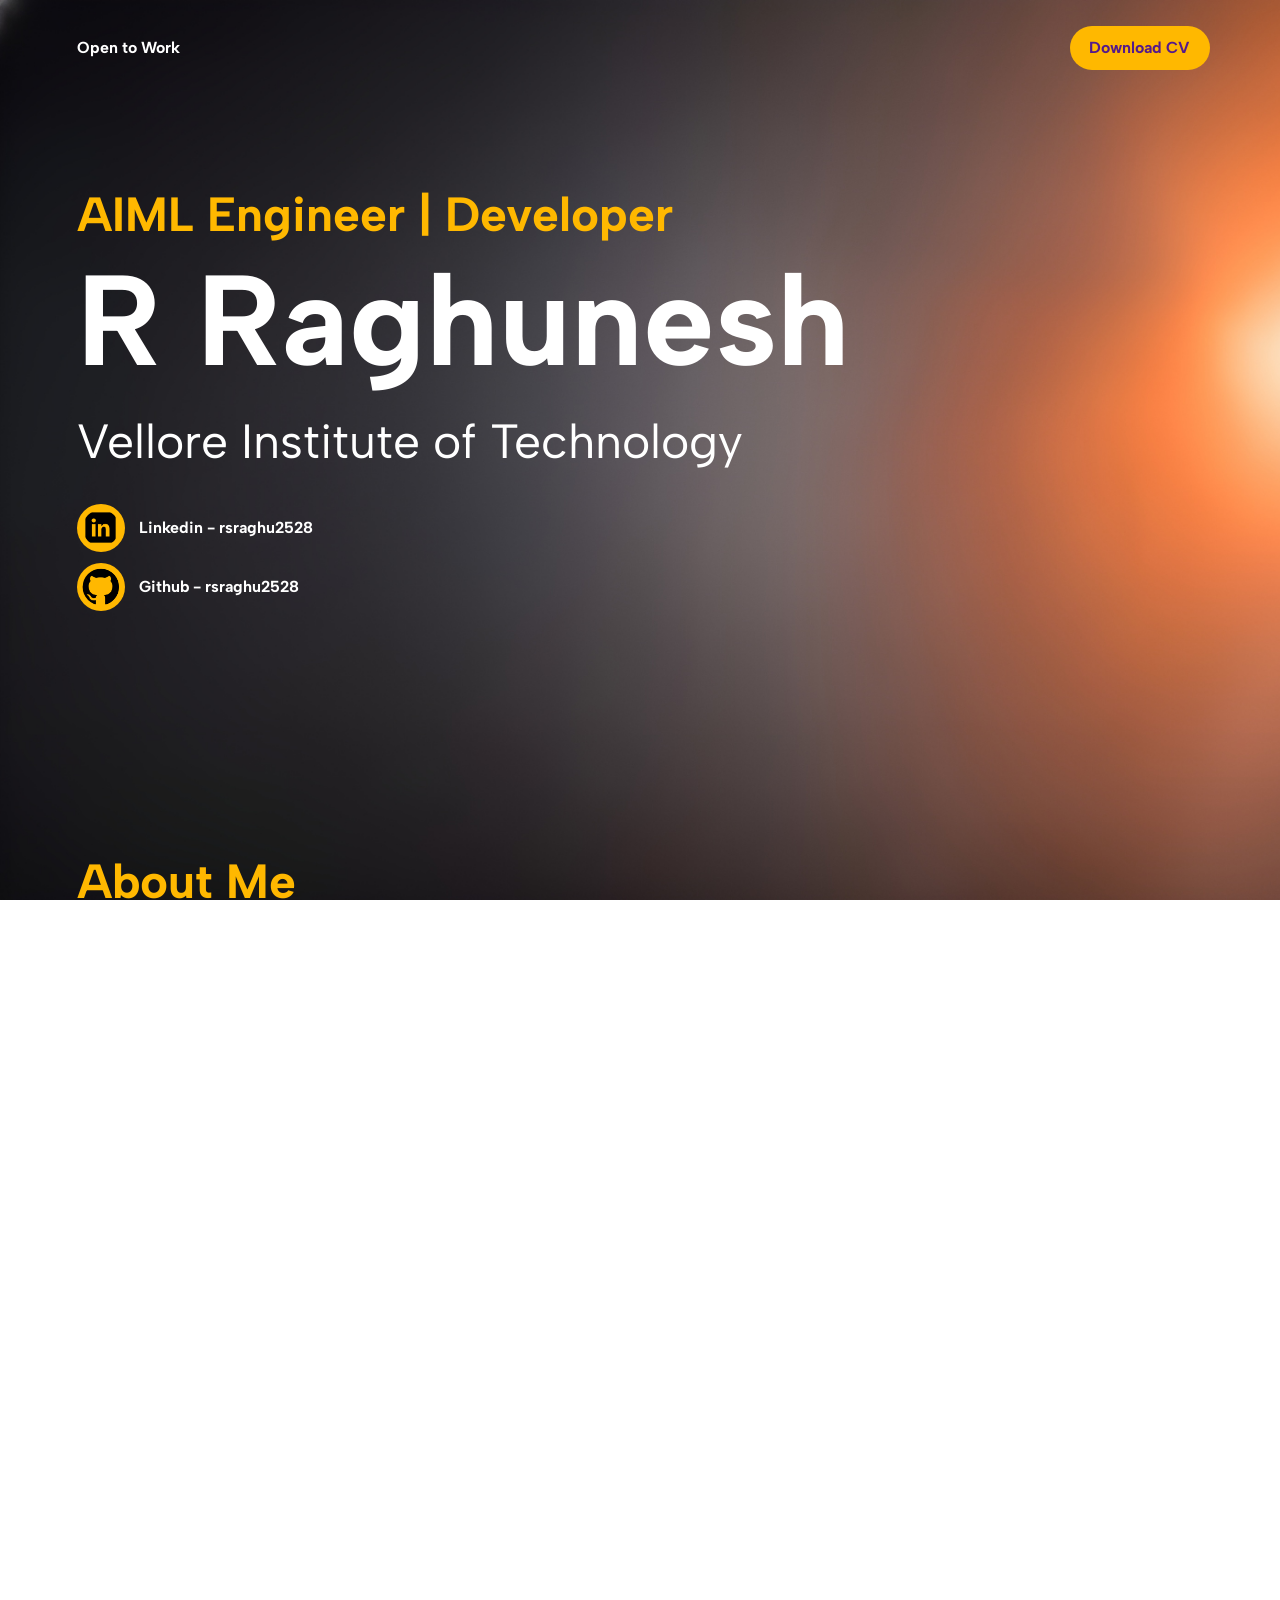
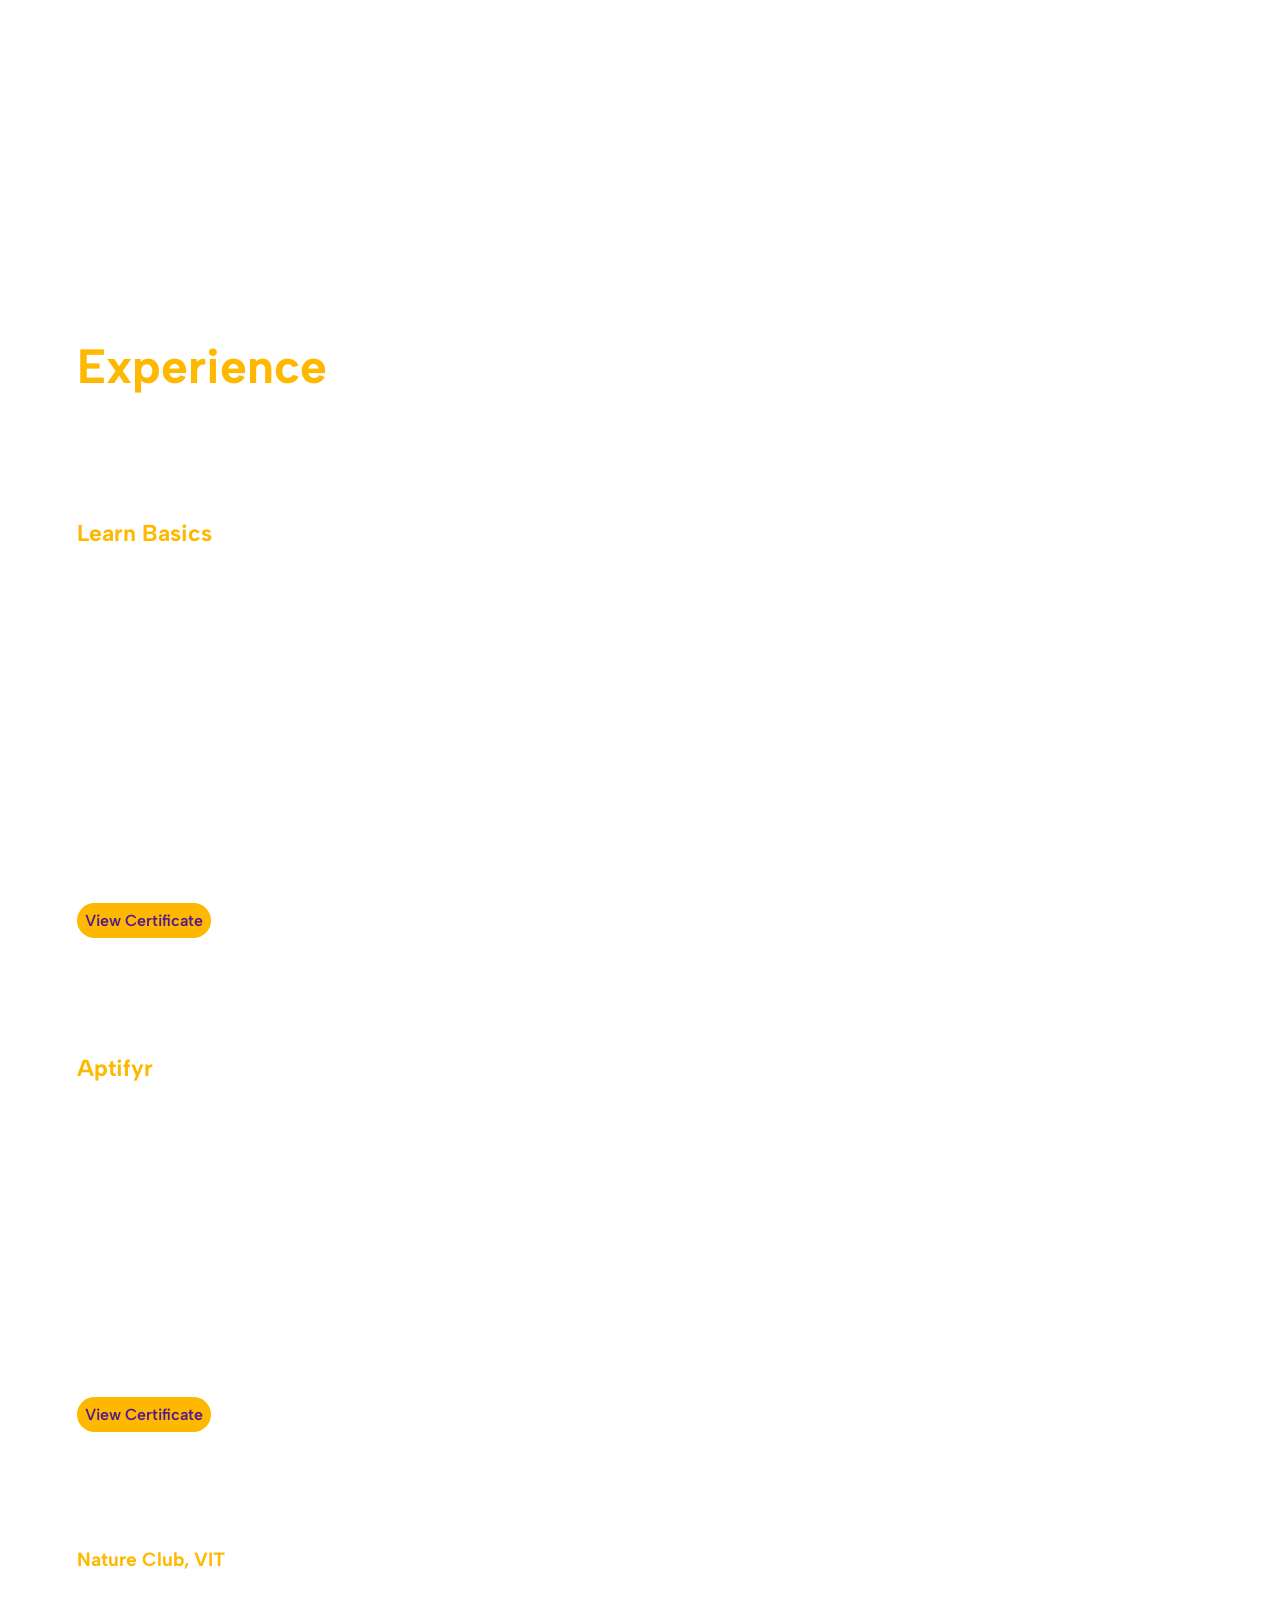
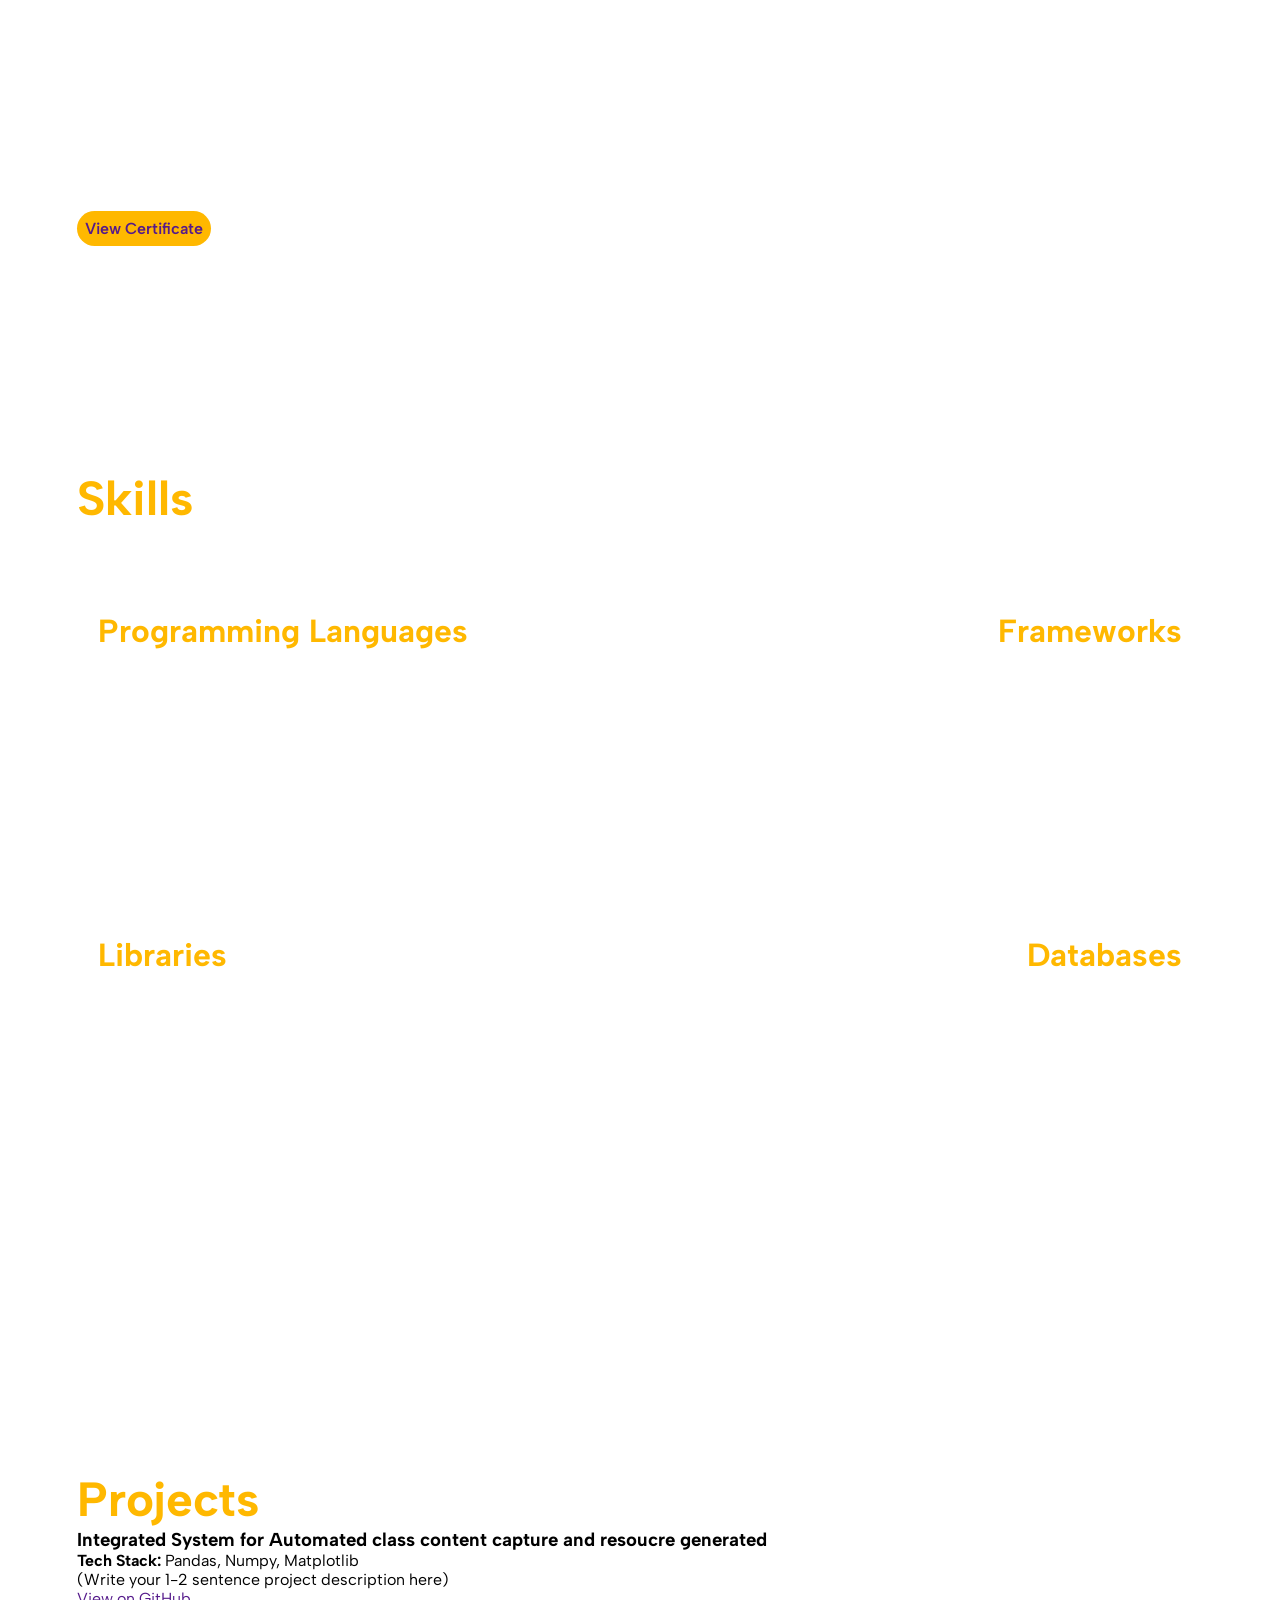
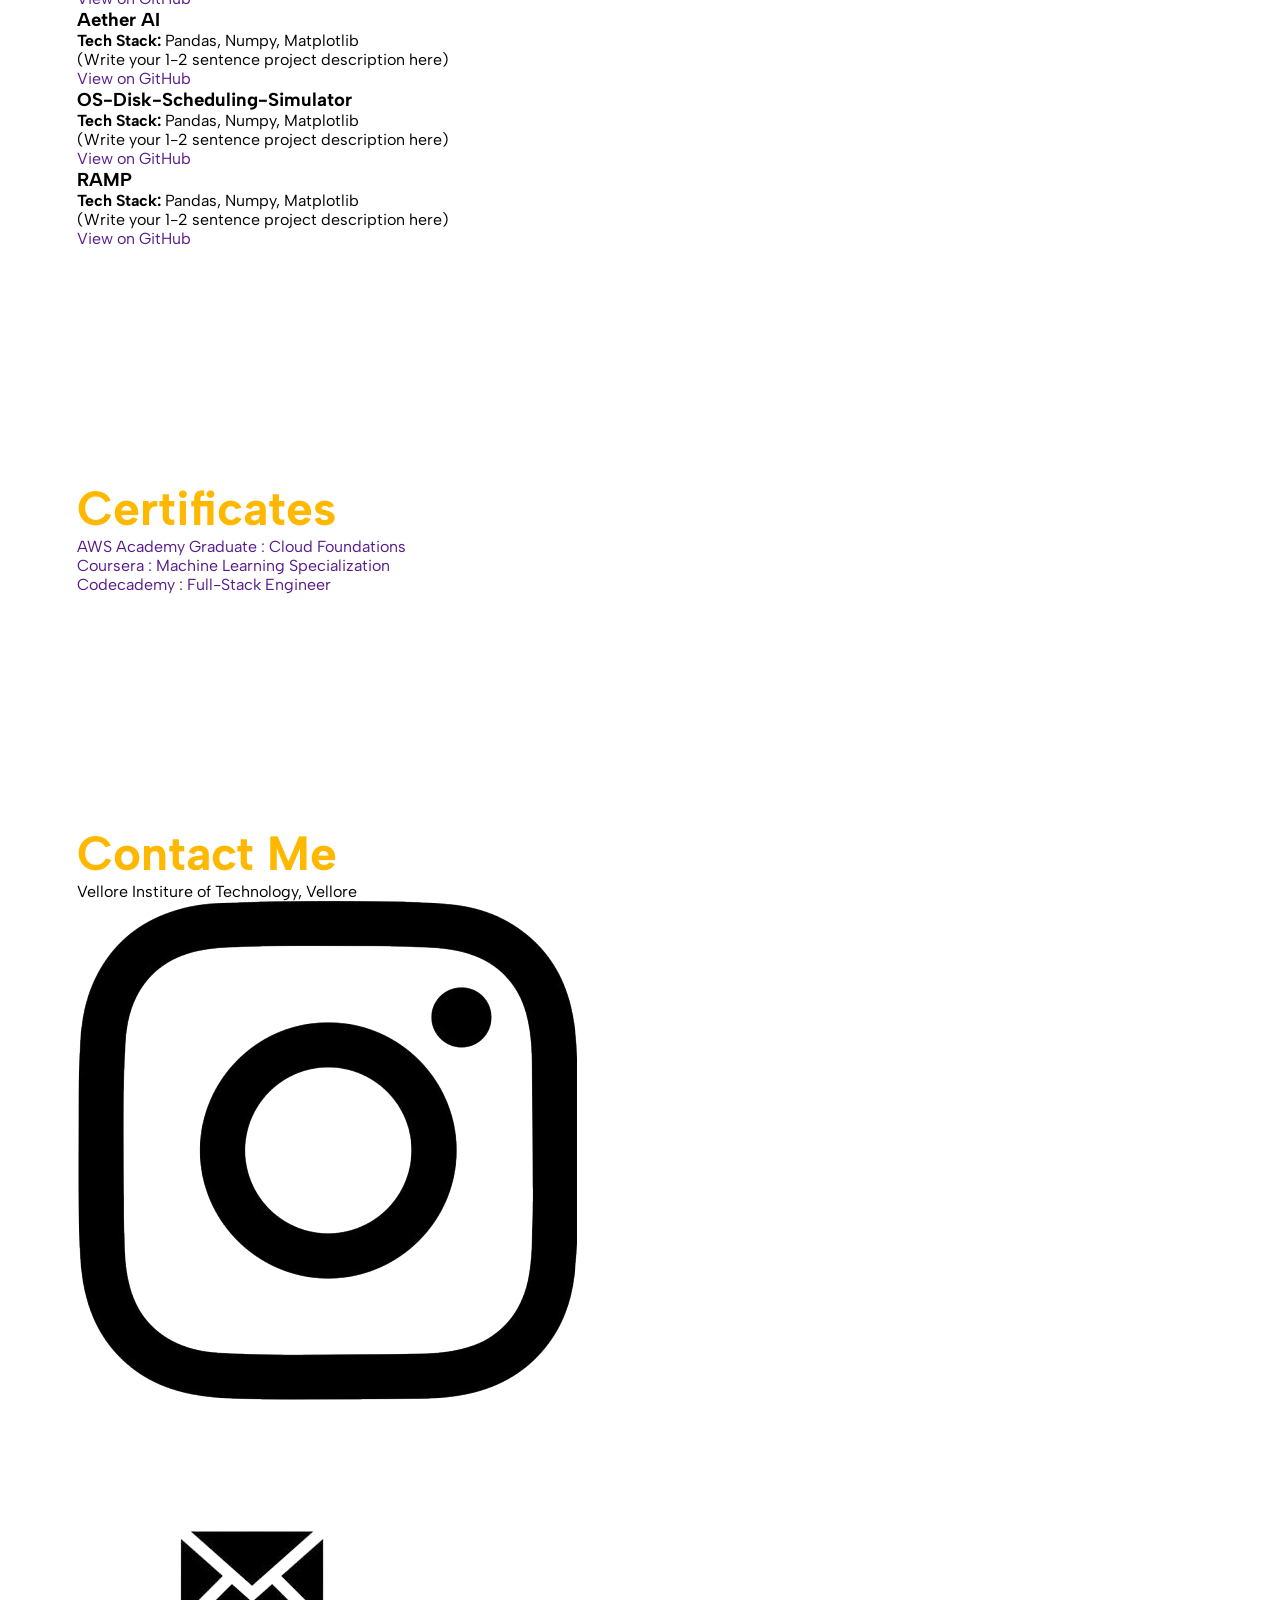
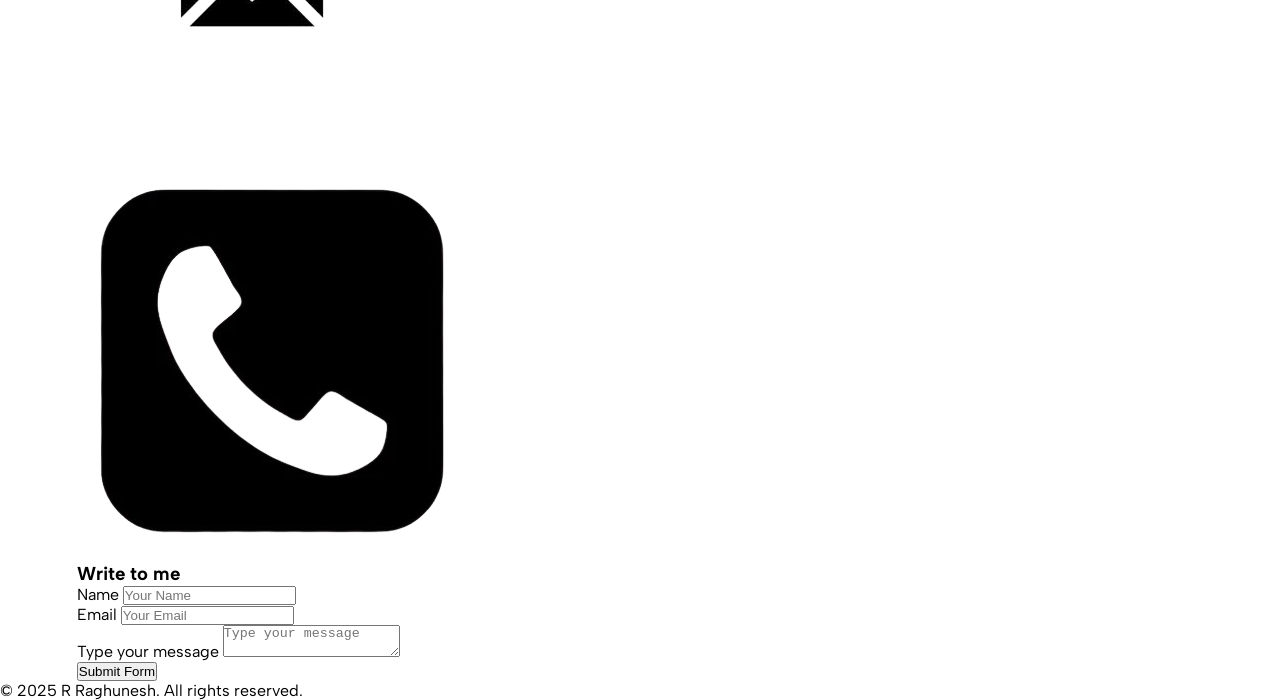
==== commit e9e35061: "skills section almost done" ====
--- a/HTML/index.html
+++ b/HTML/index.html
@@ -31,14 +31,14 @@
     </nav>
     <main>
         <section id="home">
-            <h2 >AIML Engineer | Developer</h2>
+            <h2>AIML Engineer | Developer</h2>
             <h1><strong>R Raghunesh</strong></h1>
             <p>Vellore Institute of Technology</p>
             <img src="../ASSETS/IMG_20250915_182214-removebg-preview.png" alt="myself" id="myself">
 
             <ul id="contact-list1">
                 <li>
-                    <img src="../ASSETS/linkedin.png" alt="linkedin-logo" >
+                    <img src="../ASSETS/linkedin.png" alt="linkedin-logo">
                     <a href="https://www.linkedin.com/in/rsraghu2528" target="_blank">Linkedin - rsraghu2528</a>
                 </li>
                 <li>
@@ -49,12 +49,14 @@
         </section>
 
         <section id="aboutme">
-            <h2>About Me</h2>
+            <h2><strong>About Me</strong></h2>
             <p>
                 A creative software developer and computer science student bridging the gap between human-centered
-                design and artificial intelligence. I build responsive web applications with React and JavaScript while
-                also developing and training machine learning models with Python, aiming to create smarter and more
-                engaging technology. Beyond the code, I am also a content creator with a keen eye for graphic design and
+                design and artificial intelligence. I build responsive web applications while
+                also developing and training machine learning models, aiming to create smarter and more
+                engaging technology.
+            </p>
+            <p>Beyond the code, I am also a content creator with a keen eye for graphic design and
                 a passion for video editing. I believe this blend of technical logic and creative storytelling is the
                 key to building products that don't just work, but also captivate and connect with users.
             </p>
@@ -63,10 +65,14 @@
         <section id="experience">
             <h2>Experience</h2>
             <ul>
-                <li>
-                    <h3>Data Analyst Intern</h3>
-                    <p><strong><a href="https://learnbasics.fun">Learn Basics</a></strong></p>
-                    <p>May 2025 - June 2025</p>
+                <li class="exp">
+                    <div class="exp-header">
+                        <div class="exp-info">
+                            <h3>Data Analyst Intern</h3>
+                            <p><strong><a href="https://learnbasics.fun" target="_blank">Learn Basics</a></strong></p>
+                        </div>
+                        <p class="duration">May 2025 - June 2025</p>
+                    </div>
                     <ul>
                         <li>Gained in-depth experience in real-time database management, focusing on optimizing
                             PostgreSQL queries to improve performance.</li>
@@ -75,88 +81,100 @@
                         <li>Automated the report generation workflow by integrating LaTeX and Overleaf, ensuring
                             efficient and consistent reporting.</li>
                     </ul>
-                    <a href="">View Certificate</a>
-                </li>
-
-                <li>
-                    <h3>Video Editor</h3>
-                    <p><strong><a href="https://aptifyr-website.vercel.app">Aptifyr</a></strong></p>
-                    <p>October 2024 - November 2024</p>
+                    <a href="" class="certificate">View Certificate</a>
+                </li>
+
+                <li class="exp">
+                    <div class="exp-header">
+                        <div class="exp-info">
+                            <h3>Video Editor</h3>
+                            <p>
+                                <strong><a href="https://aptifyr-website.vercel.app"
+                                        target="_blank">Aptifyr</a></strong>
+                            </p>
+                        </div>
+                        <p class="duration">October 2024 - November 2024</p>
+                    </div>
                     <ul>
                         <li>Executed end-to-end video production, skillfully editing content in DaVinci Resolve and
                             CapCut while integrating AI-powered tools for voice and image generation.</li>
                         <li>Demonstrated strong time management and efficiency by systematically transforming raw
                             content into polished, engaging videos, consistently meeting all project deadlines.</li>
                     </ul>
-                    <a href="">View Certificate</a>
-                </li>
-
-                <li>
-                    <h3>Outreach head</h3>
-                    <p><strong>Nature Club, VIT</strong></p>
-                    <p>January 2025 - December 2025</p>
+                    <a href="" class="certificate">View Certificate</a>
+                </li>
+
+                <li class="exp">
+                    <div class="exp-header">
+                        <div class="exp-info">
+                            <h3>Outreach head</h3>
+                            <p><strong>Nature Club, VIT</strong></p>
+                        </div>
+                        <p class="duration">January 2025 - December 2025</p>
+                    </div>
                     <ul>
                         <li>Directed all club outreach strategies, developing targeted environmental programs for local
                             schools and the wider community.</li>
                         <li>Demonstrated strong people management and event coordination skills by leading a major
                             collaborative event with BCF-INDIA.</li>
                     </ul>
-                    <a href="">View Certificate</a>
+                    <a href="" class="certificate">View Certificate</a>
                 </li>
             </ul>
         </section>
         <section id="skills">
             <h2>Skills</h2>
-            <ul>
-                <li>
-                    <div>
-                        <h3>Programming Languages</h3>
-                        <ul>
-                            <li>Python</li>
-                            <li>Java</li>
-                            <li>Javascript</li>
-                            <li>C++</li>
-                            <li>SQL</li>
-                            <li>HTML</li>
-                        </ul>
-                    </div>
-                </li>
-                <li>
-                    <div>
-                        <h3>Frameworks</h3>
-                        <ul>
-                            <li>React</li>
-                            <li>NodeJS</li>
-                            <li>ExpressJS</li>
-                            <li>Tailwind CSS</li>
-                        </ul>
-                    </div>
-                </li>
-                <li>
-                    <div>
-                        <h3>Libraries</h3>
-                        <ul>
-                            <li>Pandas</li>
-                            <li>Numpy</li>
-                            <li>Matplotlib</li>
-                            <li>Scikit-Learn</li>
-                            <li>TensorFlow</li>
-                            <li>Pytorch</li>
-                        </ul>
-                    </div>
-                </li>
-                <li>
-                    <div>
-                        <h3>Databases</h3>
-                        <ul>
-                            <li>PostgreSQL</li>
-                            <li>MySQL</li>
-                            <li>MongoDB</li>
-                        </ul>
-                    </div>
-                </li>
-            </ul>
-        </section>
+            <div class="skill-grid">
+                <div class="skill-category">
+                    <h3>Programming Languages</h3>
+                    <ul>
+                        <li>Python</li>
+                        <li>Java</li>
+                        <li>Javascript</li>
+                        <li>C++</li>
+                        <li>SQL</li>
+                        <li>HTML</li>
+                    </ul>
+                </div>
+
+                <div class="skill-category">
+                    <h3>Frameworks</h3>
+                    <ul>
+                        <li>React</li>
+                        <li>NodeJS</li>
+                        <li>ExpressJS</li>
+                        <li>Tailwind CSS</li>
+                    </ul>
+                </div>
+
+                <div class="skill-category">
+                    <h3>Libraries</h3>
+                    <ul>
+                        <li>Pandas</li>
+                        <li>Numpy</li>
+                        <li>Matplotlib</li>
+                        <li>Scikit-Learn</li>
+                        <li>TensorFlow</li>
+                        <li>Pytorch</li>
+                    </ul>
+                </div>
+
+                <div class="skill-category">
+                    <h3>Databases</h3>
+                    <ul>
+                        <li>PostgreSQL</li>
+                        <li>MySQL</li>
+                        <li>MongoDB</li>
+                    </ul>
+                </div>
+
+                <div class="center-circle">
+                    <!-- You can later put animation or logo here -->
+                    <div class="circle-animation"></div>
+                </div>
+            </div>
+        </section>
+
         <section id="projects">
             <h2>Projects</h2>
             <ul>
--- a/CSS/style.css
+++ b/CSS/style.css
@@ -14,6 +14,10 @@
 
 a {
     text-decoration: none;
+}
+
+ul {
+    list-style: none;
 }
 
 header {
@@ -41,7 +45,7 @@
     bottom: 2%;
     width: 100%;
     display: flex;
-    justify-content: center ;
+    justify-content: center;
     z-index: 1;
     visibility: hidden;
 }
@@ -72,7 +76,7 @@
 
 }
 
-#home h2 {
+h2 {
     color: #FFB800;
     font-size: 3em;
 }
@@ -126,7 +130,125 @@
     font-size: 1em;
 }
 
-#aboutme,#experience,#skills,#projects,#certificates,#contactme {
+#aboutme,
+#experience,
+#skills,
+#projects,
+#certificates,
+#contactme {
+    margin-top: 18%;
     margin-left: 6%;
-}
-
+    margin-right: 6%;
+}
+
+#aboutme p {
+    font-weight: bold;
+    width: 50%;
+    font-size: 2em;
+    margin-top: 5%;
+    color: #FFF;
+}
+
+#experience ul {
+    width: 60%;
+}
+
+.exp h3 {
+    color: #FFF;
+    font-size: 2em;
+}
+
+.exp strong,
+.exp strong a {
+    color: #FFB800;
+    font-size: 1.2em;
+}
+
+.duration {
+    margin-right: 20rem;
+    margin-top: 0.65rem;
+    font-weight: bold;
+    color: #FFF;
+    font-size: 1.2rem;
+}
+
+.exp-header {
+    display: flex;
+    justify-content: space-between;
+    align-items: flex-start;
+    margin: 3rem 0rem 1rem 0rem;
+}
+
+.exp ul {
+    color: #FFF;
+    font-size: 1.3rem;
+    font-weight: 500;
+    list-style-type: disc;
+    padding-left: 2rem;
+    width: 150%;
+}
+
+.exp ul li {
+    margin-bottom: 1rem;
+}
+
+.certificate {
+    margin-top: 3rem;
+    padding: 0.5rem 0.5rem;
+    background-color: #FFB800;
+    border-radius: 999rem;
+    font-weight: 600;
+}
+
+.skill-grid {
+    margin-top: 4rem;
+    display: grid;
+    grid-template-columns: 1fr 1fr;
+    gap: 2rem;
+}
+
+.skill-category {
+    background-color: rgba(255, 255, 255, 0.1);
+}
+
+.skill-category ul {
+    display: grid;
+    grid-template-rows: repeat(3, auto);
+    grid-auto-flow: column;
+}
+
+.skill-category:nth-child(1) {
+    border-bottom-right-radius: 999px;
+
+}
+
+.skill-category:nth-child(2) {
+    border-bottom-left-radius: 999px;
+}
+
+.skill-category:nth-child(3) {
+    border-top-right-radius: 999px;
+}
+
+.skill-category:nth-child(4) {
+    border-top-left-radius: 999px;
+}
+
+.skill-category h3 {
+    color: #FFB800;
+    font-size: 2rem;
+    margin: 1.3rem;
+}
+
+.skill-category ul li {
+    color: #FFF;
+    font-size: 1.2rem;
+    margin: 1.5rem 1.8rem;
+    font-weight: bold;
+}
+
+.skill-category:nth-child(2),
+.skill-category:nth-child(4) {
+    text-align: right;
+}
+
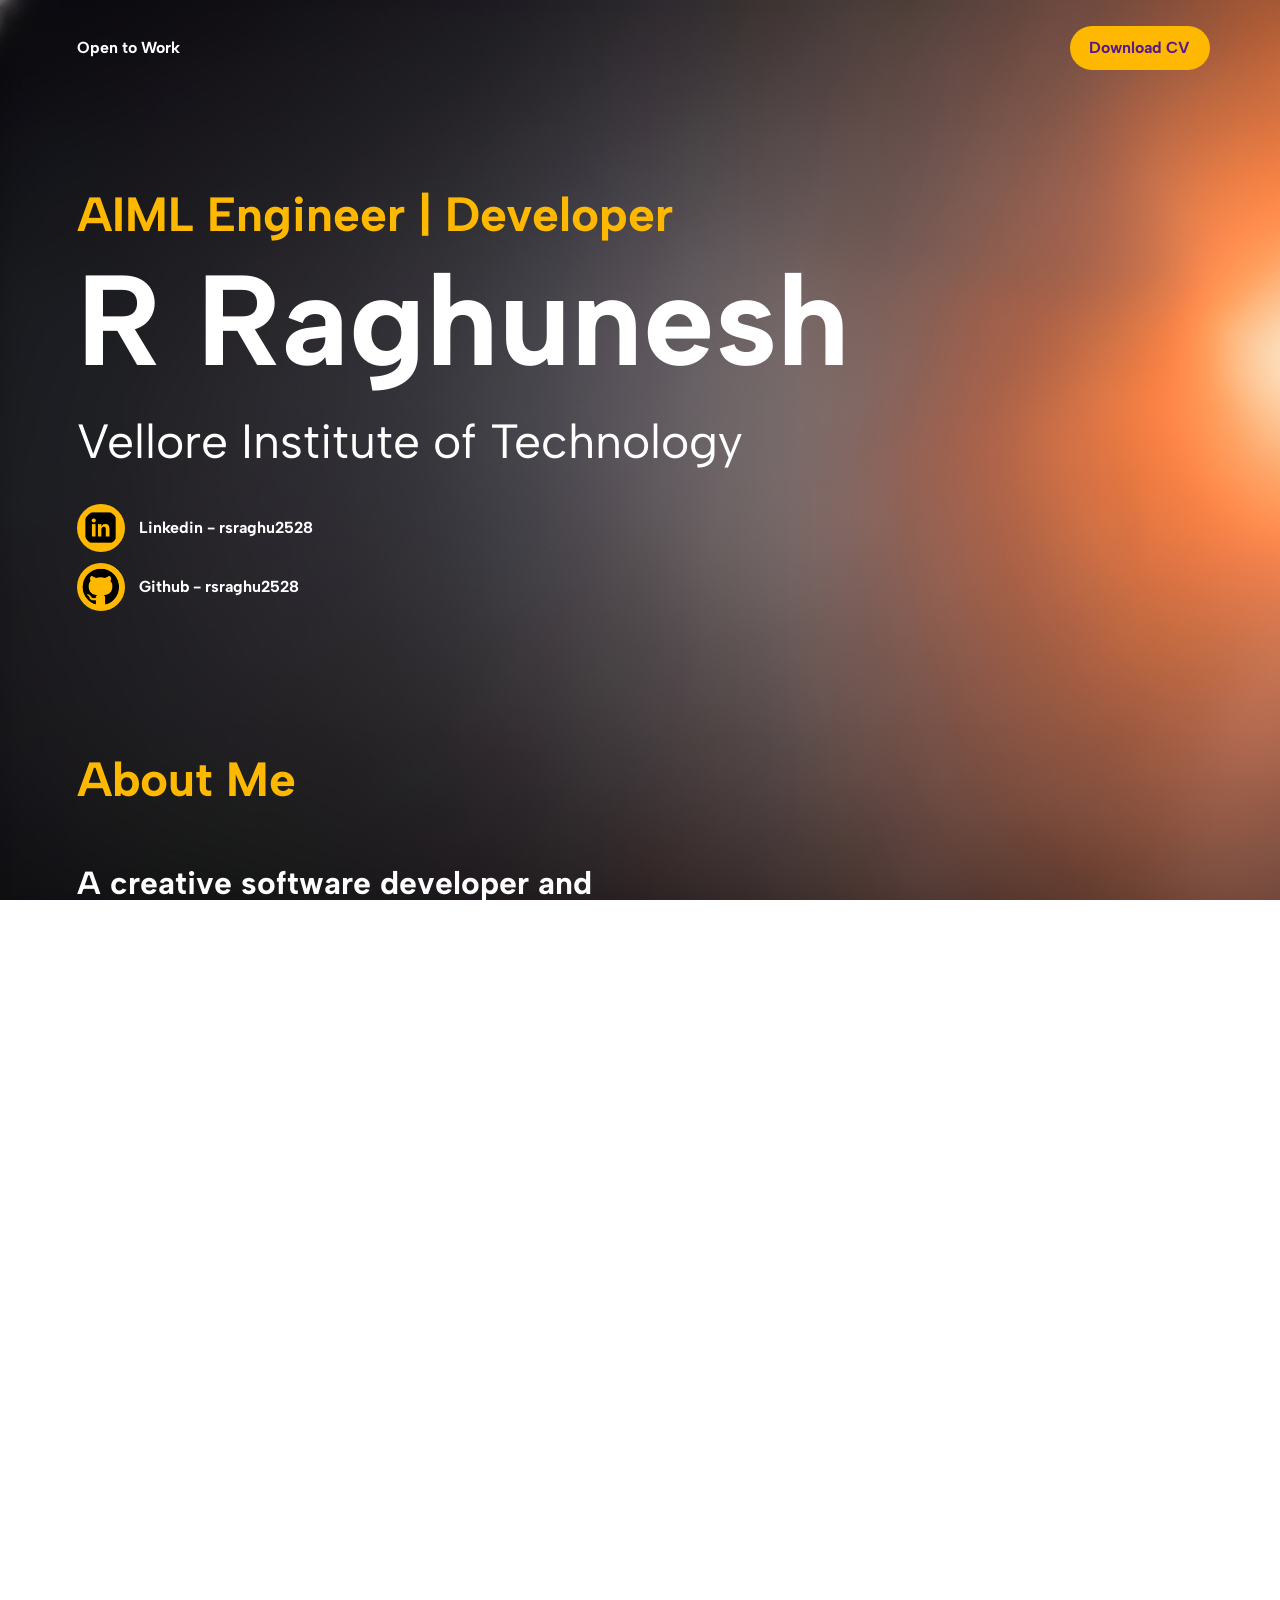
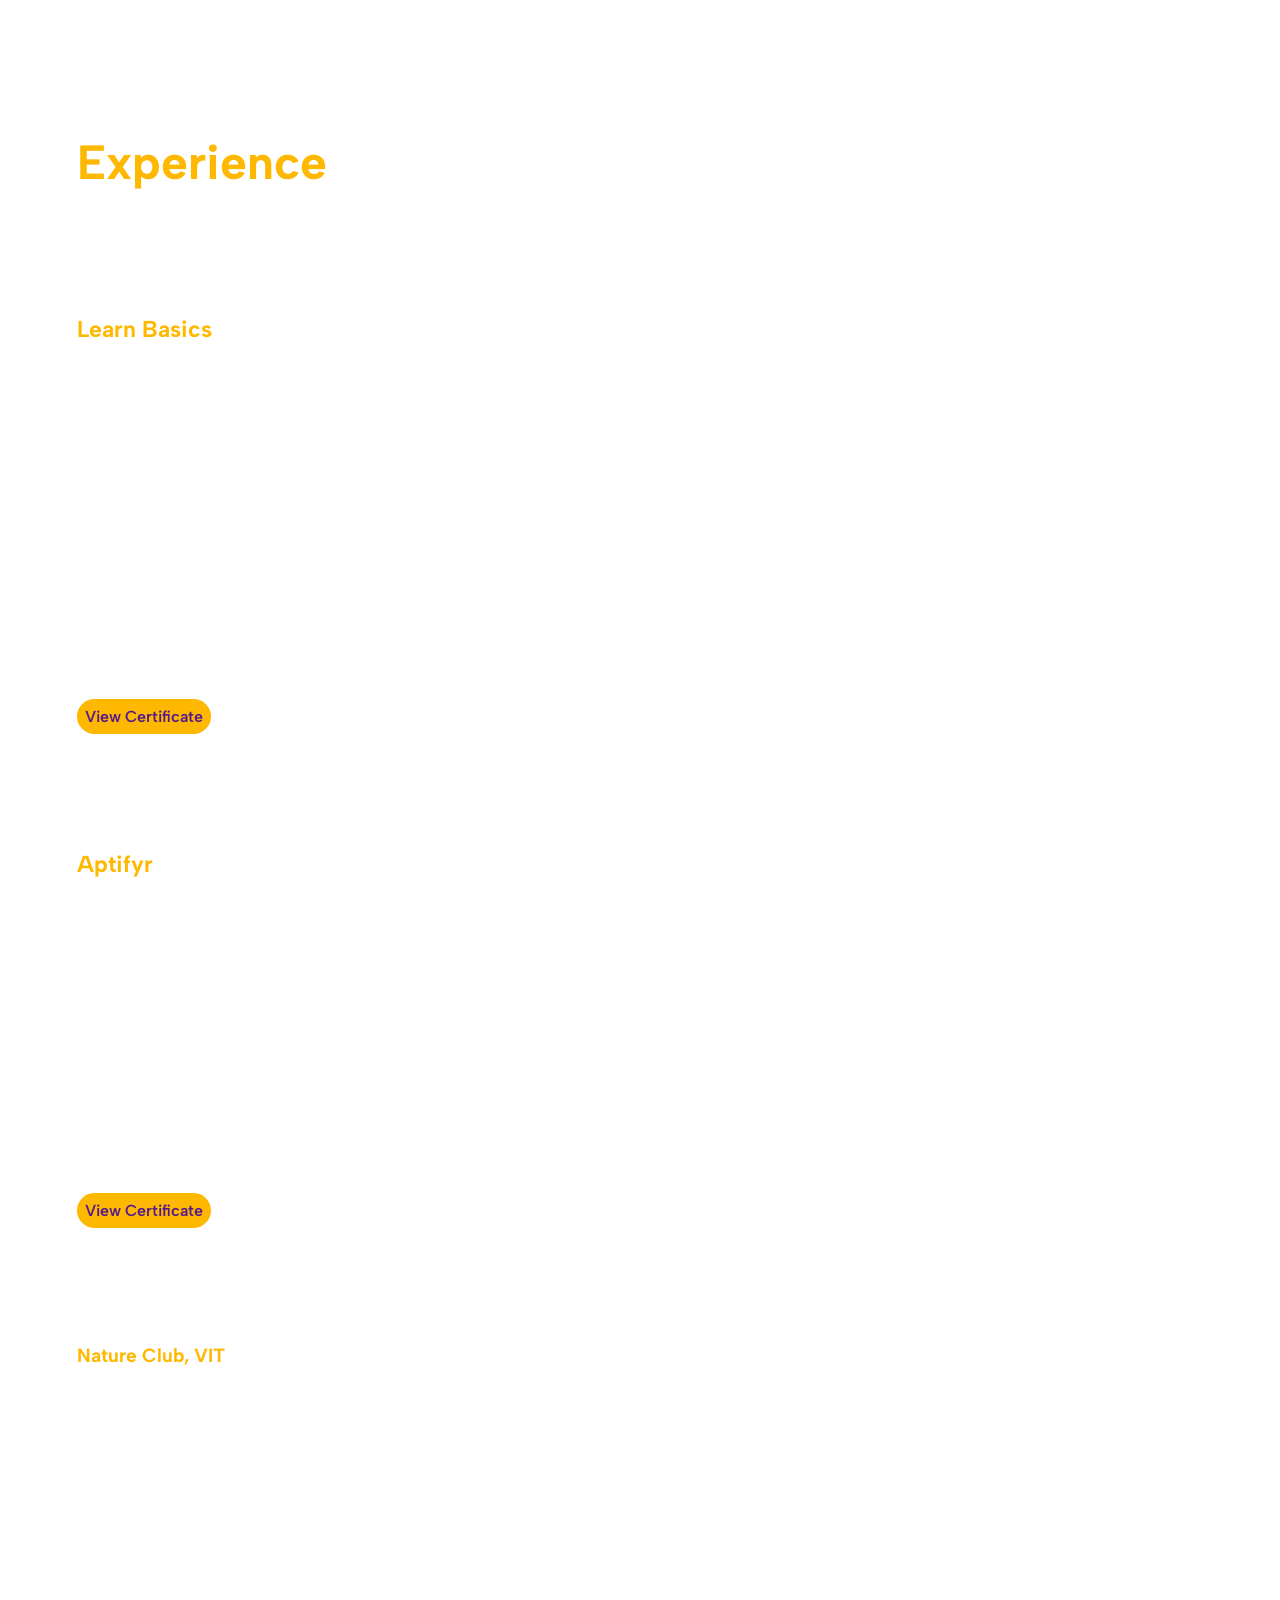
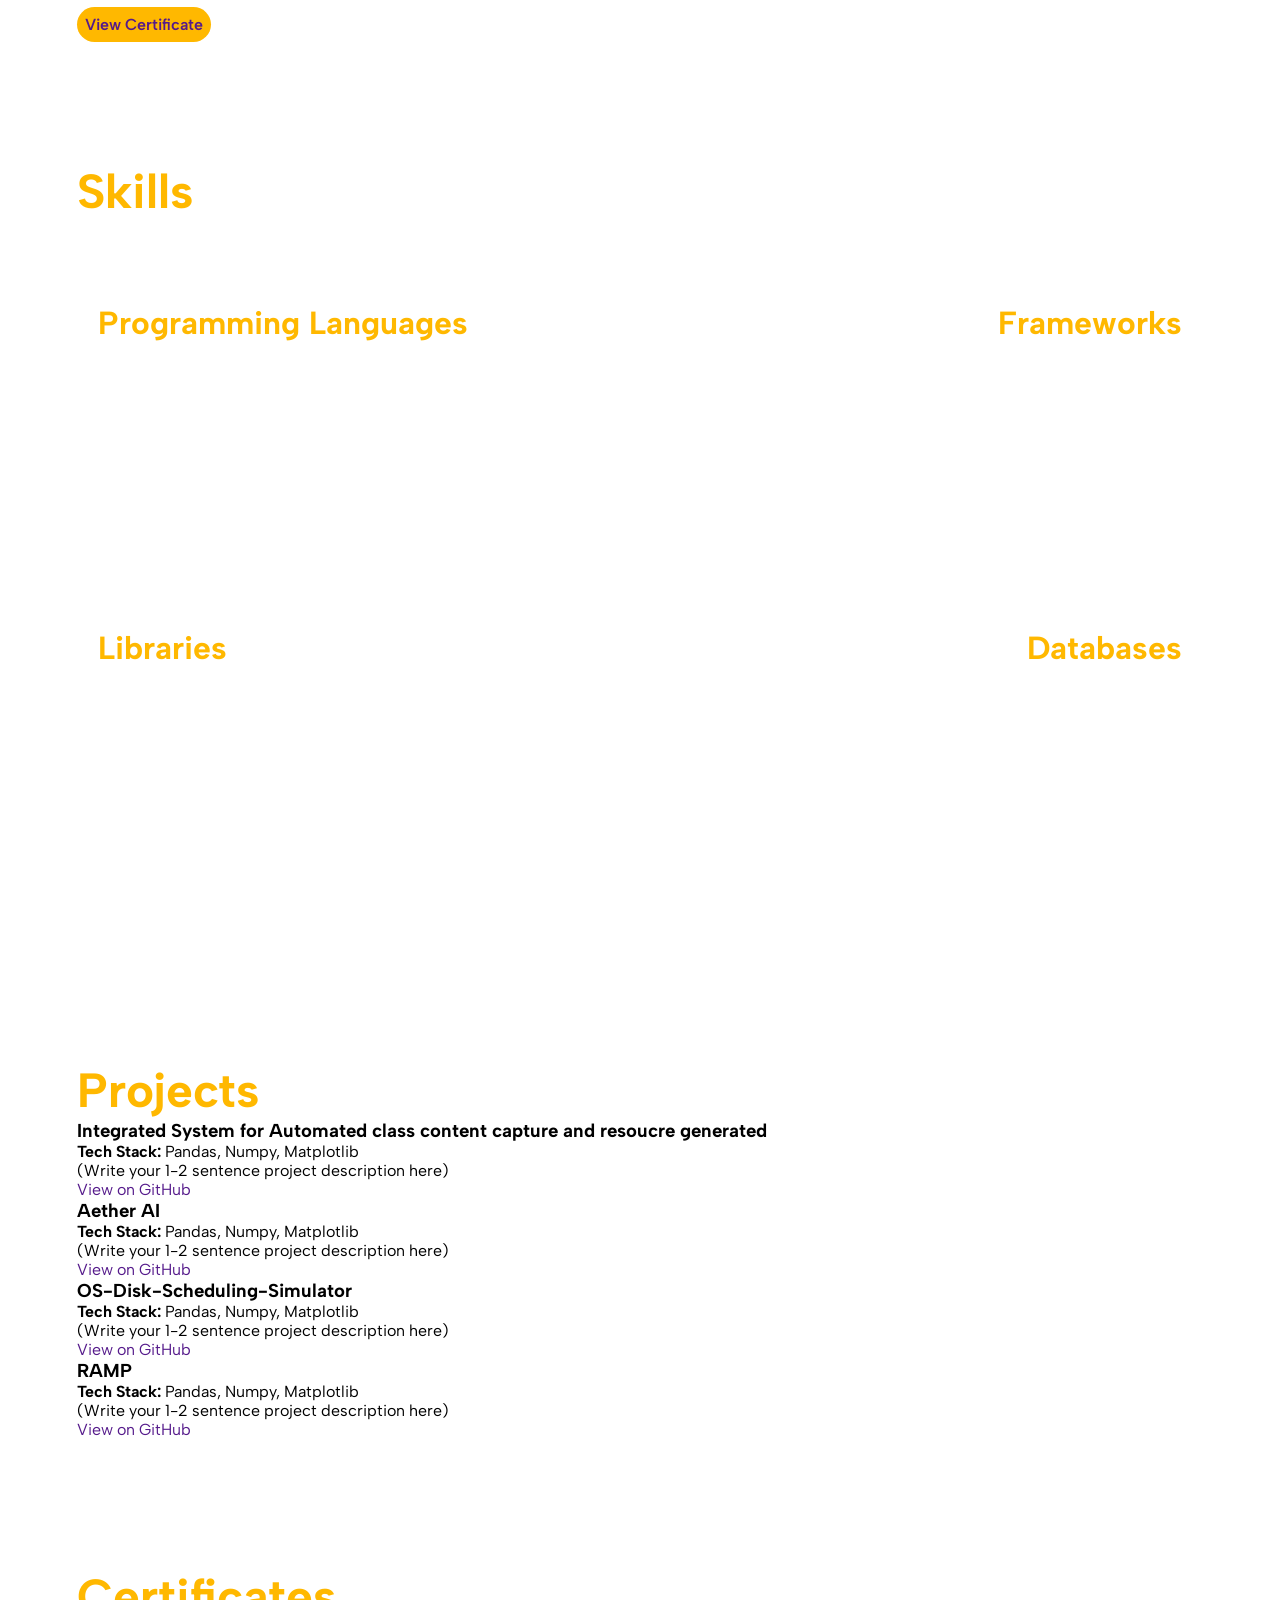
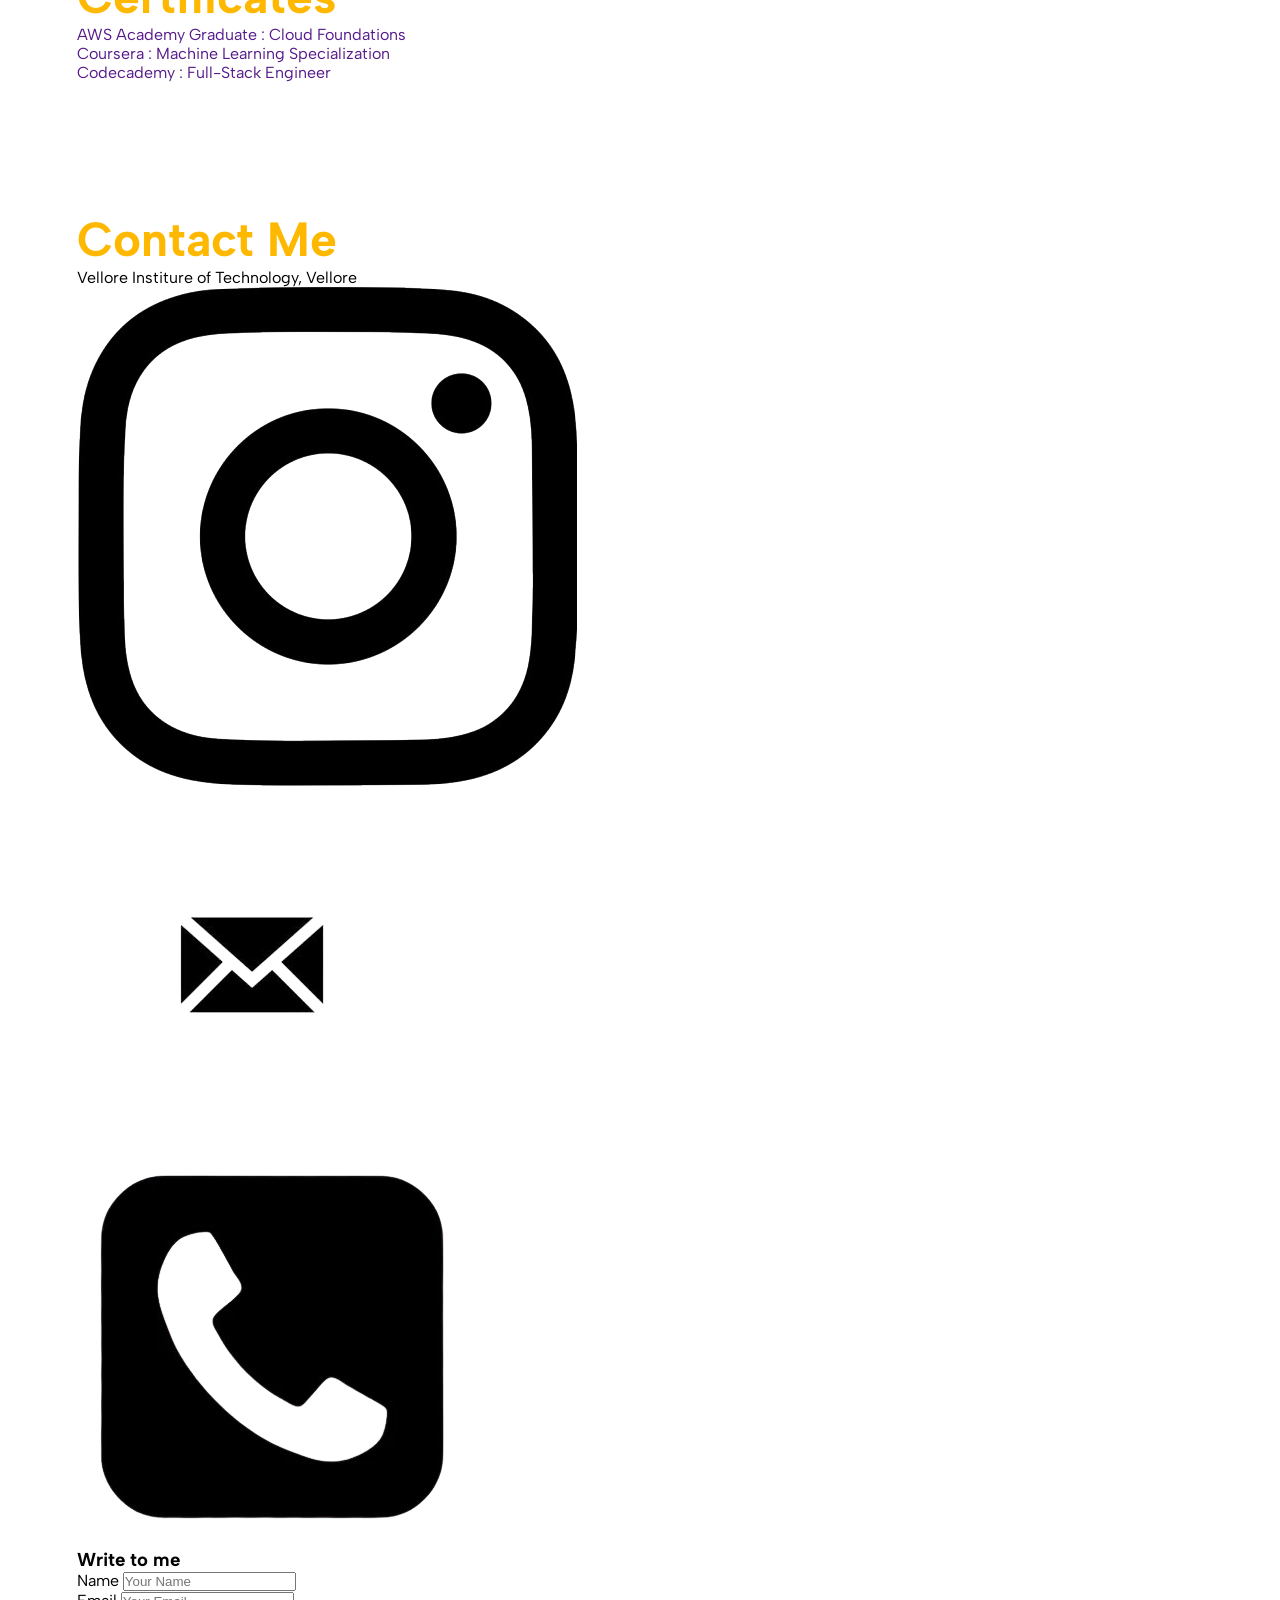
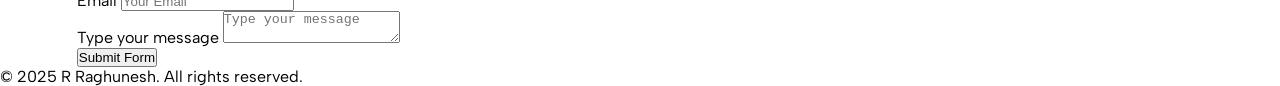
==== commit 5c320551: "skills finished" ====
--- a/HTML/index.html
+++ b/HTML/index.html
@@ -144,6 +144,8 @@
                         <li>NodeJS</li>
                         <li>ExpressJS</li>
                         <li>Tailwind CSS</li>
+                        <li>TensorFlow</li>
+                        <li>XGBoost</li>
                     </ul>
                 </div>
 
@@ -154,7 +156,6 @@
                         <li>Numpy</li>
                         <li>Matplotlib</li>
                         <li>Scikit-Learn</li>
-                        <li>TensorFlow</li>
                         <li>Pytorch</li>
                     </ul>
                 </div>
--- a/CSS/style.css
+++ b/CSS/style.css
@@ -136,7 +136,7 @@
 #projects,
 #certificates,
 #contactme {
-    margin-top: 18%;
+    margin-top: 10%;
     margin-left: 6%;
     margin-right: 6%;
 }
@@ -209,10 +209,13 @@
 
 .skill-category {
     background-color: rgba(255, 255, 255, 0.1);
+    display: flex;
+    flex-direction: column;
 }
 
 .skill-category ul {
     display: grid;
+    width: 60%;
     grid-template-rows: repeat(3, auto);
     grid-auto-flow: column;
 }
@@ -249,6 +252,14 @@
 
 .skill-category:nth-child(2),
 .skill-category:nth-child(4) {
-    text-align: right;
-}
-
+   text-align: right;
+}
+
+.skill-category:nth-child(2) ul,
+.skill-category:nth-child(4) ul{
+   align-self: flex-end;
+}
+
+
+
+
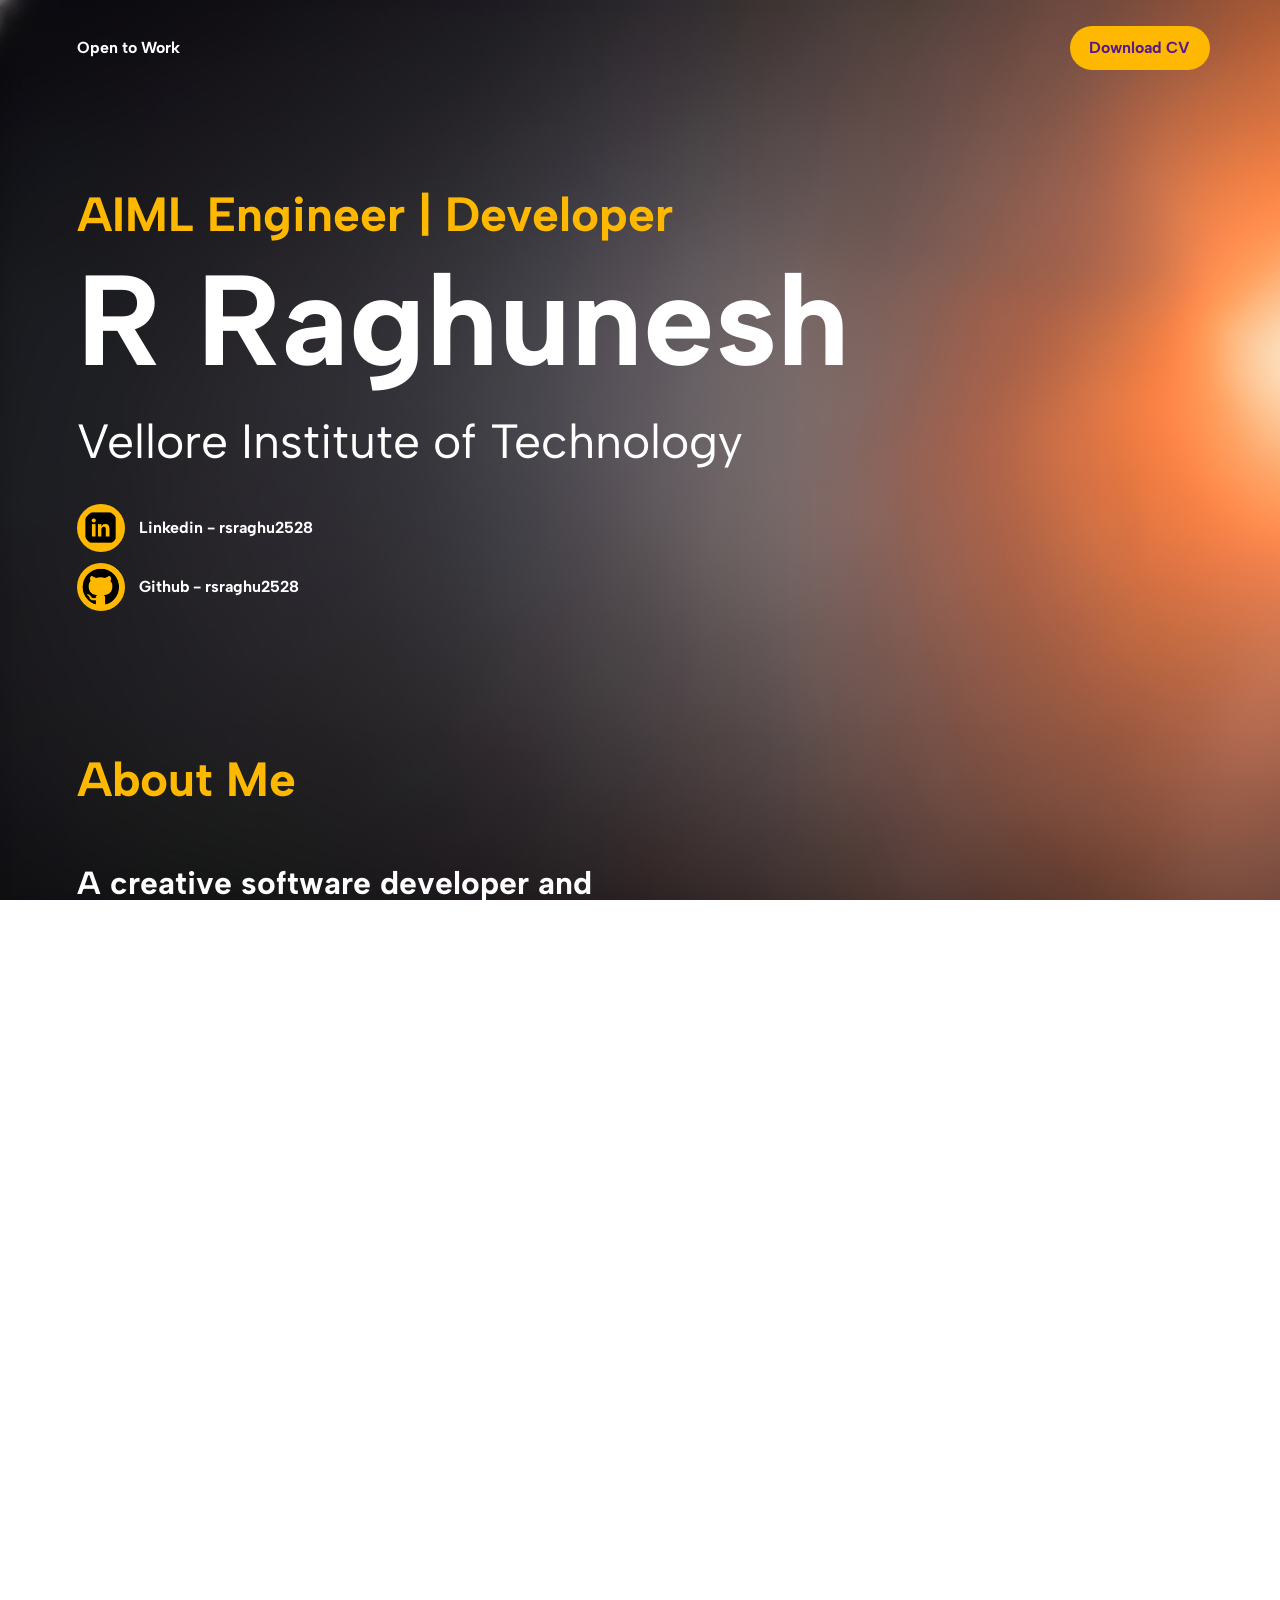
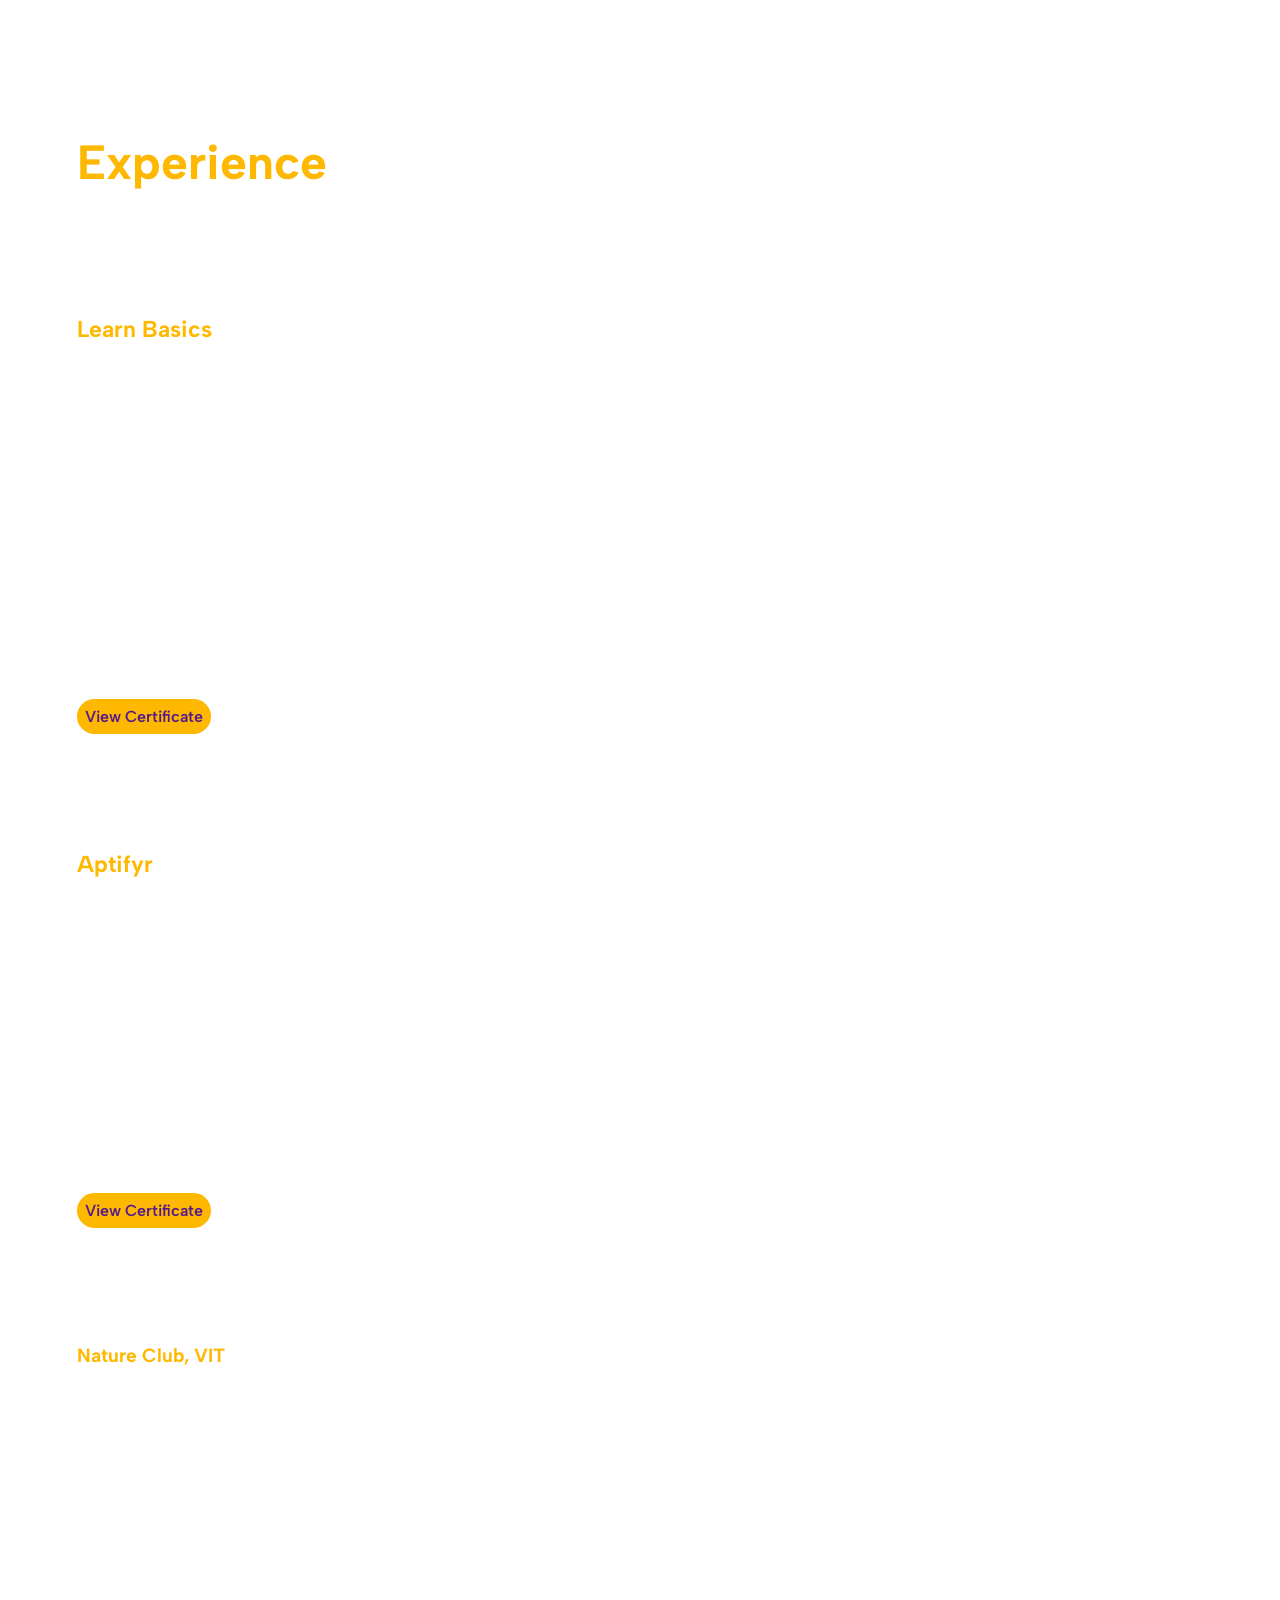
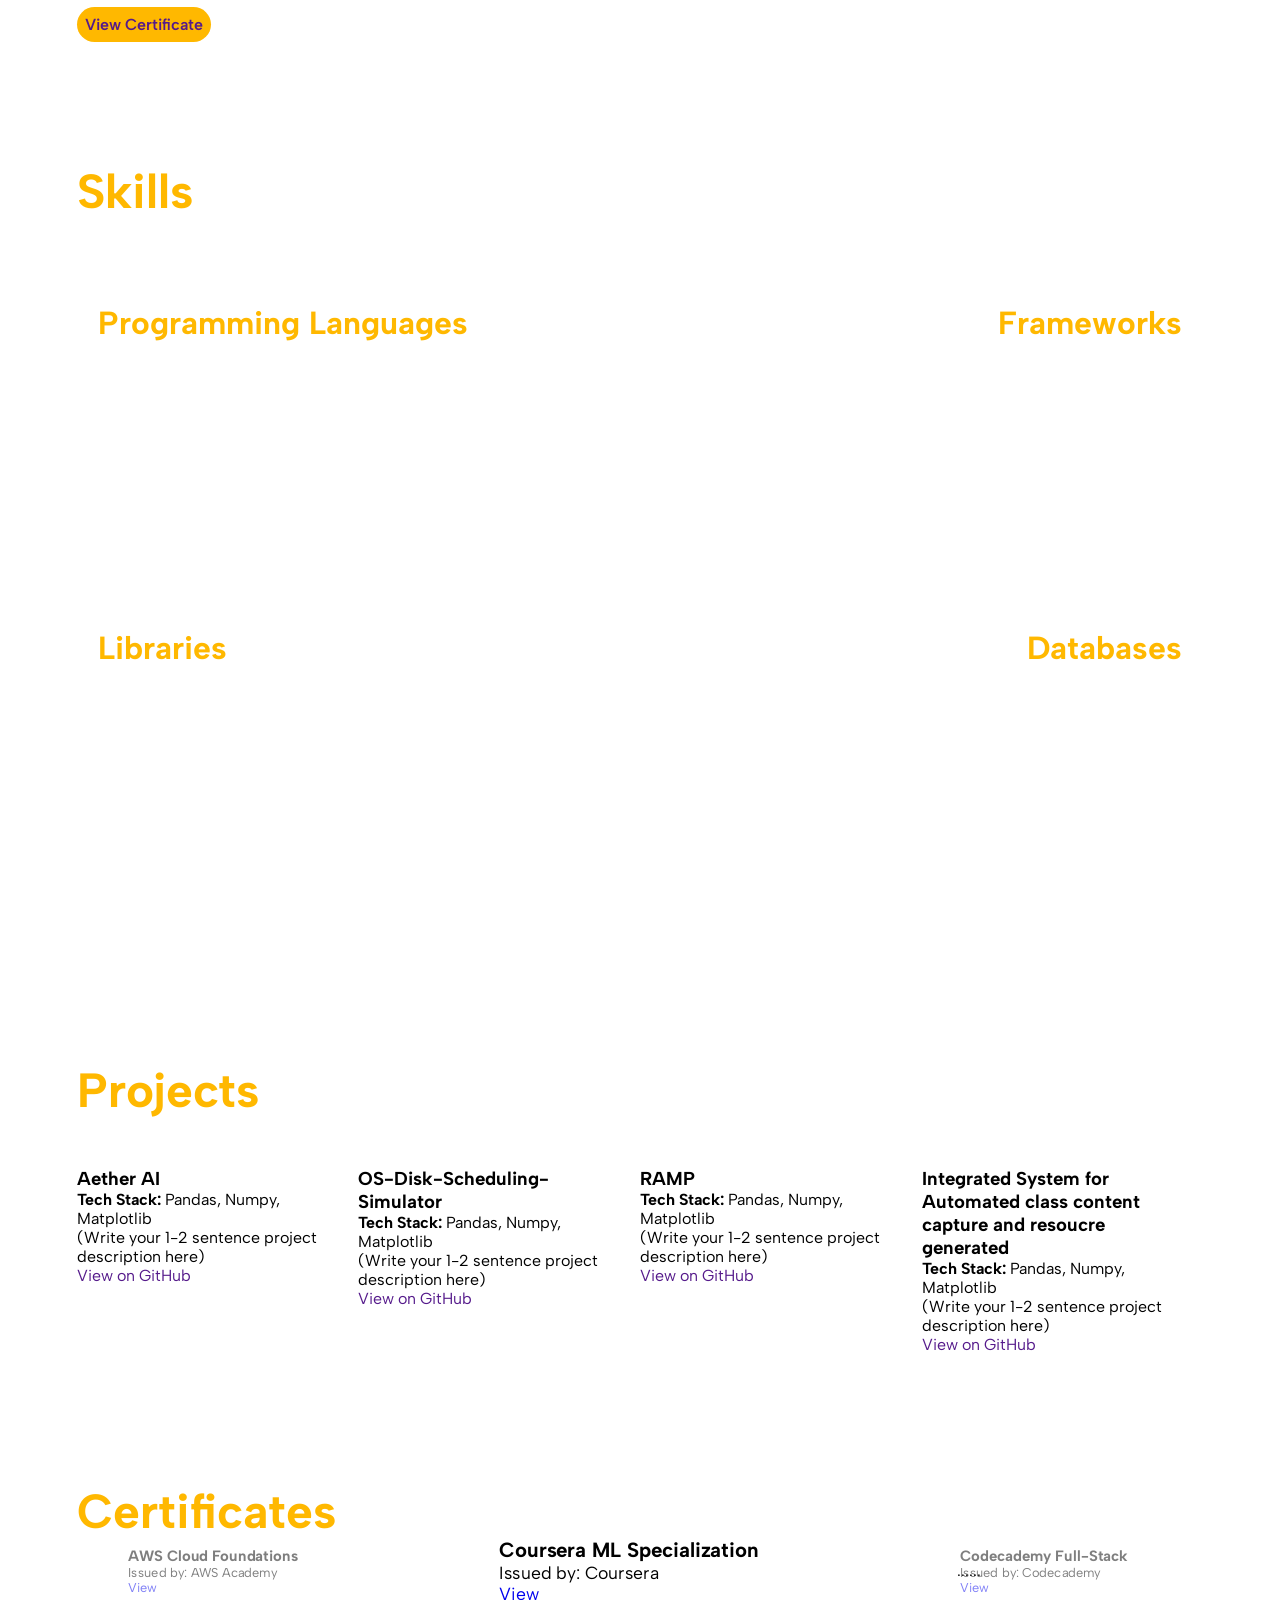
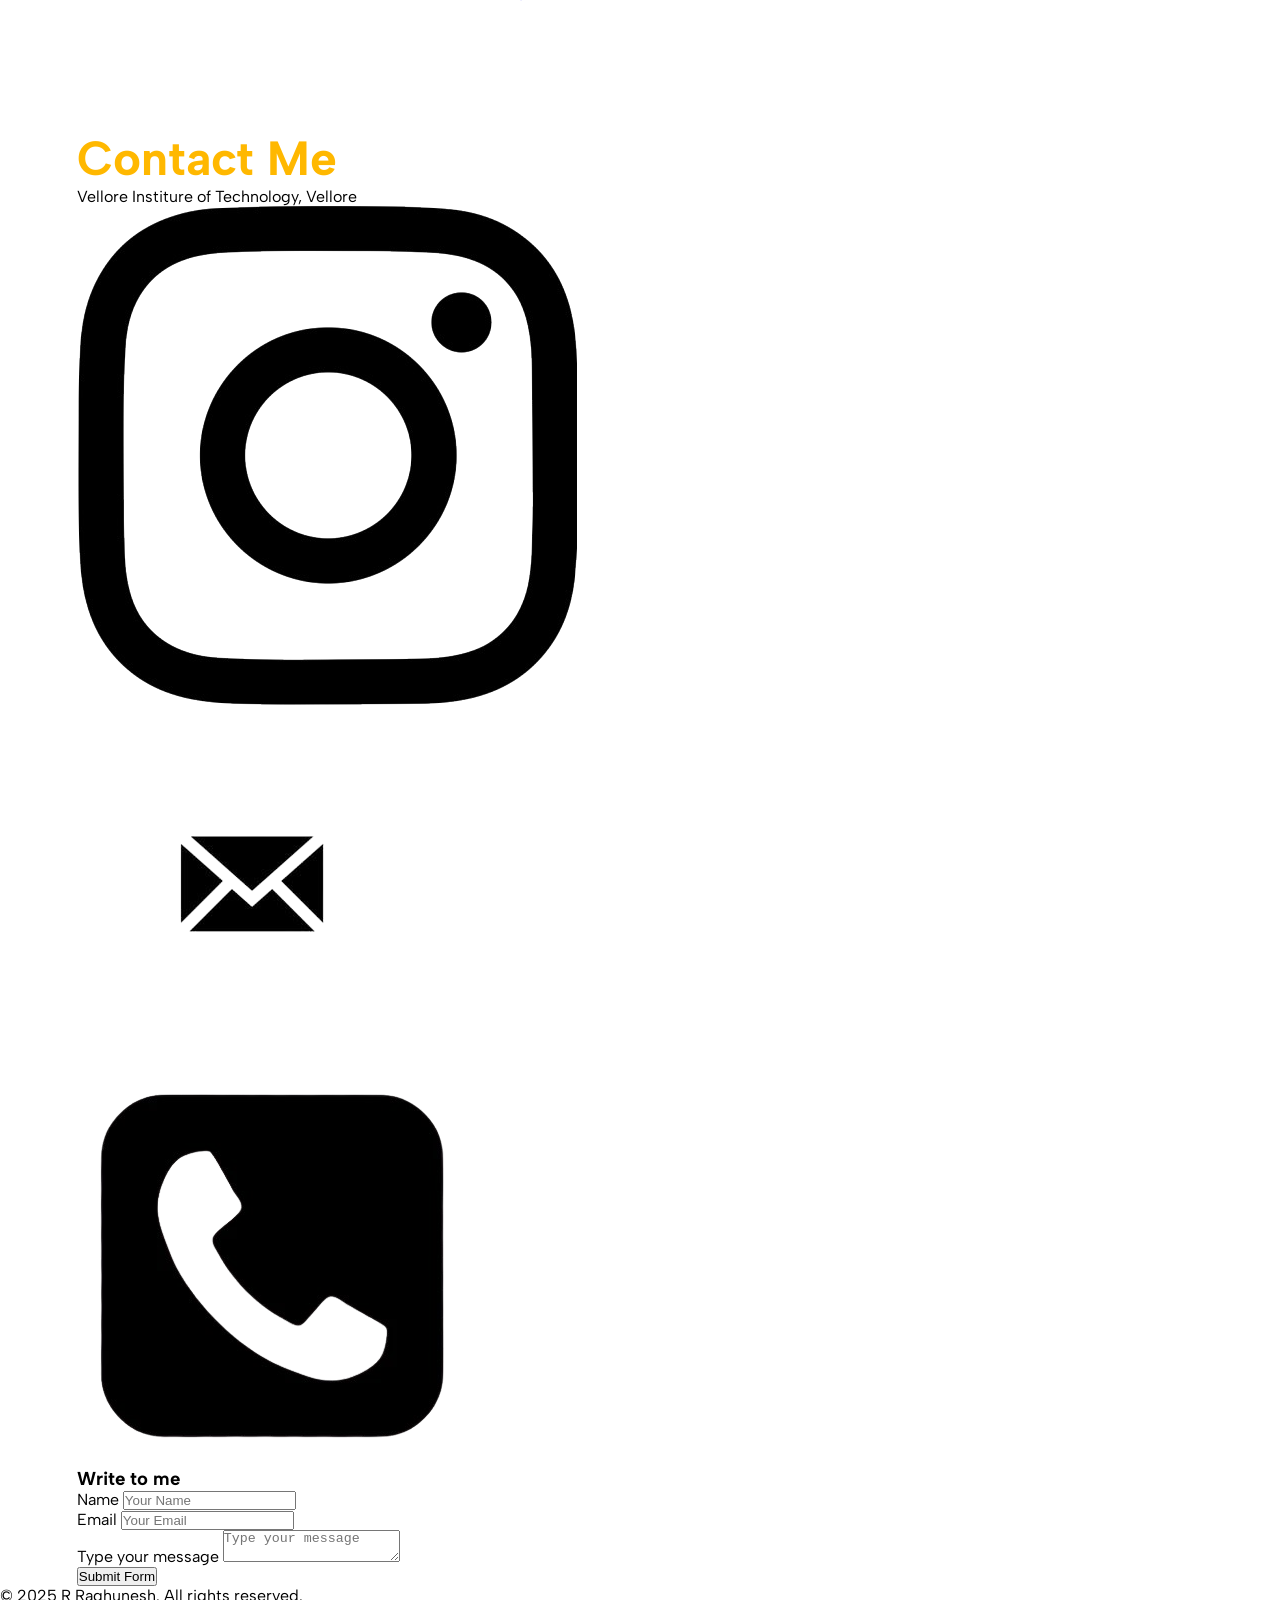
==== commit 436749f8: "projects started!" ====
--- a/HTML/index.html
+++ b/HTML/index.html
@@ -178,52 +178,71 @@
 
         <section id="projects">
             <h2>Projects</h2>
-            <ul>
-                <li>
+            <div class="project-track">
+                <div class="project-card">
+                    <h3>Aether AI</h3>
+                    <p><strong>Tech Stack:</strong> Pandas, Numpy, Matplotlib</p>
+                    <ul>
+                        <li>(Write your 1-2 sentence project description here)</li>
+                    </ul>
+                    <a href="">View on GitHub</a>
+                </div>
+
+                <div class="project-card">
+                    <h3>OS-Disk-Scheduling-Simulator</h3>
+                    <p><strong>Tech Stack:</strong> Pandas, Numpy, Matplotlib</p>
+                    <ul>
+                        <li>(Write your 1-2 sentence project description here)</li>
+                    </ul>
+                    <a href="">View on GitHub</a>
+                </div>
+
+                <div class="project-card">
+                    <h3>RAMP</h3>
+                    <p><strong>Tech Stack:</strong> Pandas, Numpy, Matplotlib</p>
+                    <ul>
+                        <li>(Write your 1-2 sentence project description here)</li>
+                    </ul>
+                    <a href="">View on GitHub</a>
+                </div>
+                <div class="project-card">
                     <h3>Integrated System for Automated class content capture and resoucre generated</h3>
                     <p><strong>Tech Stack:</strong> Pandas, Numpy, Matplotlib</p>
                     <ul>
                         <li>(Write your 1-2 sentence project description here)</li>
                     </ul>
                     <a href="">View on GitHub</a>
-                </li>
-
-                <li>
-                    <h3>Aether AI</h3>
-                    <p><strong>Tech Stack:</strong> Pandas, Numpy, Matplotlib</p>
-                    <ul>
-                        <li>(Write your 1-2 sentence project description here)</li>
-                    </ul>
-                    <a href="">View on GitHub</a>
-                </li>
-
-                <li>
-                    <h3>OS-Disk-Scheduling-Simulator</h3>
-                    <p><strong>Tech Stack:</strong> Pandas, Numpy, Matplotlib</p>
-                    <ul>
-                        <li>(Write your 1-2 sentence project description here)</li>
-                    </ul>
-                    <a href="">View on GitHub</a>
-                </li>
-
-                <li>
-                    <h3>RAMP</h3>
-                    <p><strong>Tech Stack:</strong> Pandas, Numpy, Matplotlib</p>
-                    <ul>
-                        <li>(Write your 1-2 sentence project description here)</li>
-                    </ul>
-                    <a href="">View on GitHub</a>
-                </li>
-            </ul>
+                    </li>
+                </div>
+            </div>
         </section>
 
         <section id="certificates">
             <h2>Certificates</h2>
-            <ul>
-                <li><a href="">AWS Academy Graduate : Cloud Foundations</a></li>
-                <li><a href="">Coursera : Machine Learning Specialization</a></li>
-                <li><a href="">Codecademy : Full-Stack Engineer</a></li>
-            </ul>
+            <div class="cert-slider">
+
+                <div class="cert-card cert-prev">
+                    <h3>AWS Cloud Foundations</h3>
+                    <p>Issued by: AWS Academy</p>
+                    <a href="...">View</a>
+                </div>
+
+                <div class="cert-card cert-active">
+                    <h3>Coursera ML Specialization</h3>
+                    <p>Issued by: Coursera</p>
+                    <a href="...">View</a>
+                </div>
+
+                <div class="cert-card cert-next">
+                    <h3>Codecademy Full-Stack</h3>
+                    <p>Issued by: Codecademy</p>
+                    <a href="...">View</a>
+                </div>
+
+                <div class="cert-card cert-hidden"> ... </div>
+                <div class="cert-card cert-hidden"> ... </div>
+
+            </div>
         </section>
 
         <section id="contactme">
--- a/CSS/style.css
+++ b/CSS/style.css
@@ -252,14 +252,48 @@
 
 .skill-category:nth-child(2),
 .skill-category:nth-child(4) {
-   text-align: right;
+    text-align: right;
 }
 
 .skill-category:nth-child(2) ul,
-.skill-category:nth-child(4) ul{
-   align-self: flex-end;
-}
-
-
-
-
+.skill-category:nth-child(4) ul {
+    align-self: flex-end;
+}
+
+.cert-slider {
+    display: flex;
+    justify-content: center;
+    align-items: center;
+}
+
+.cert-active {
+    transform: scale(1.1);
+    opacity: 1;
+    z-index: 10;
+}
+
+.cert-prev {
+    opacity: 0.5;
+    transform: translateX(-12rem) scale(0.8);
+}
+
+.cert-next {
+    opacity: 0.5;
+    transform: translateX(12rem) scale(0.8);
+}
+
+
+.project-track {
+    margin-top: 3rem;
+    display: flex;
+    overflow-x: auto;
+}
+
+.project-card {
+    width: 25rem;
+    margin-right: 2rem;
+}
+
+
+
+
